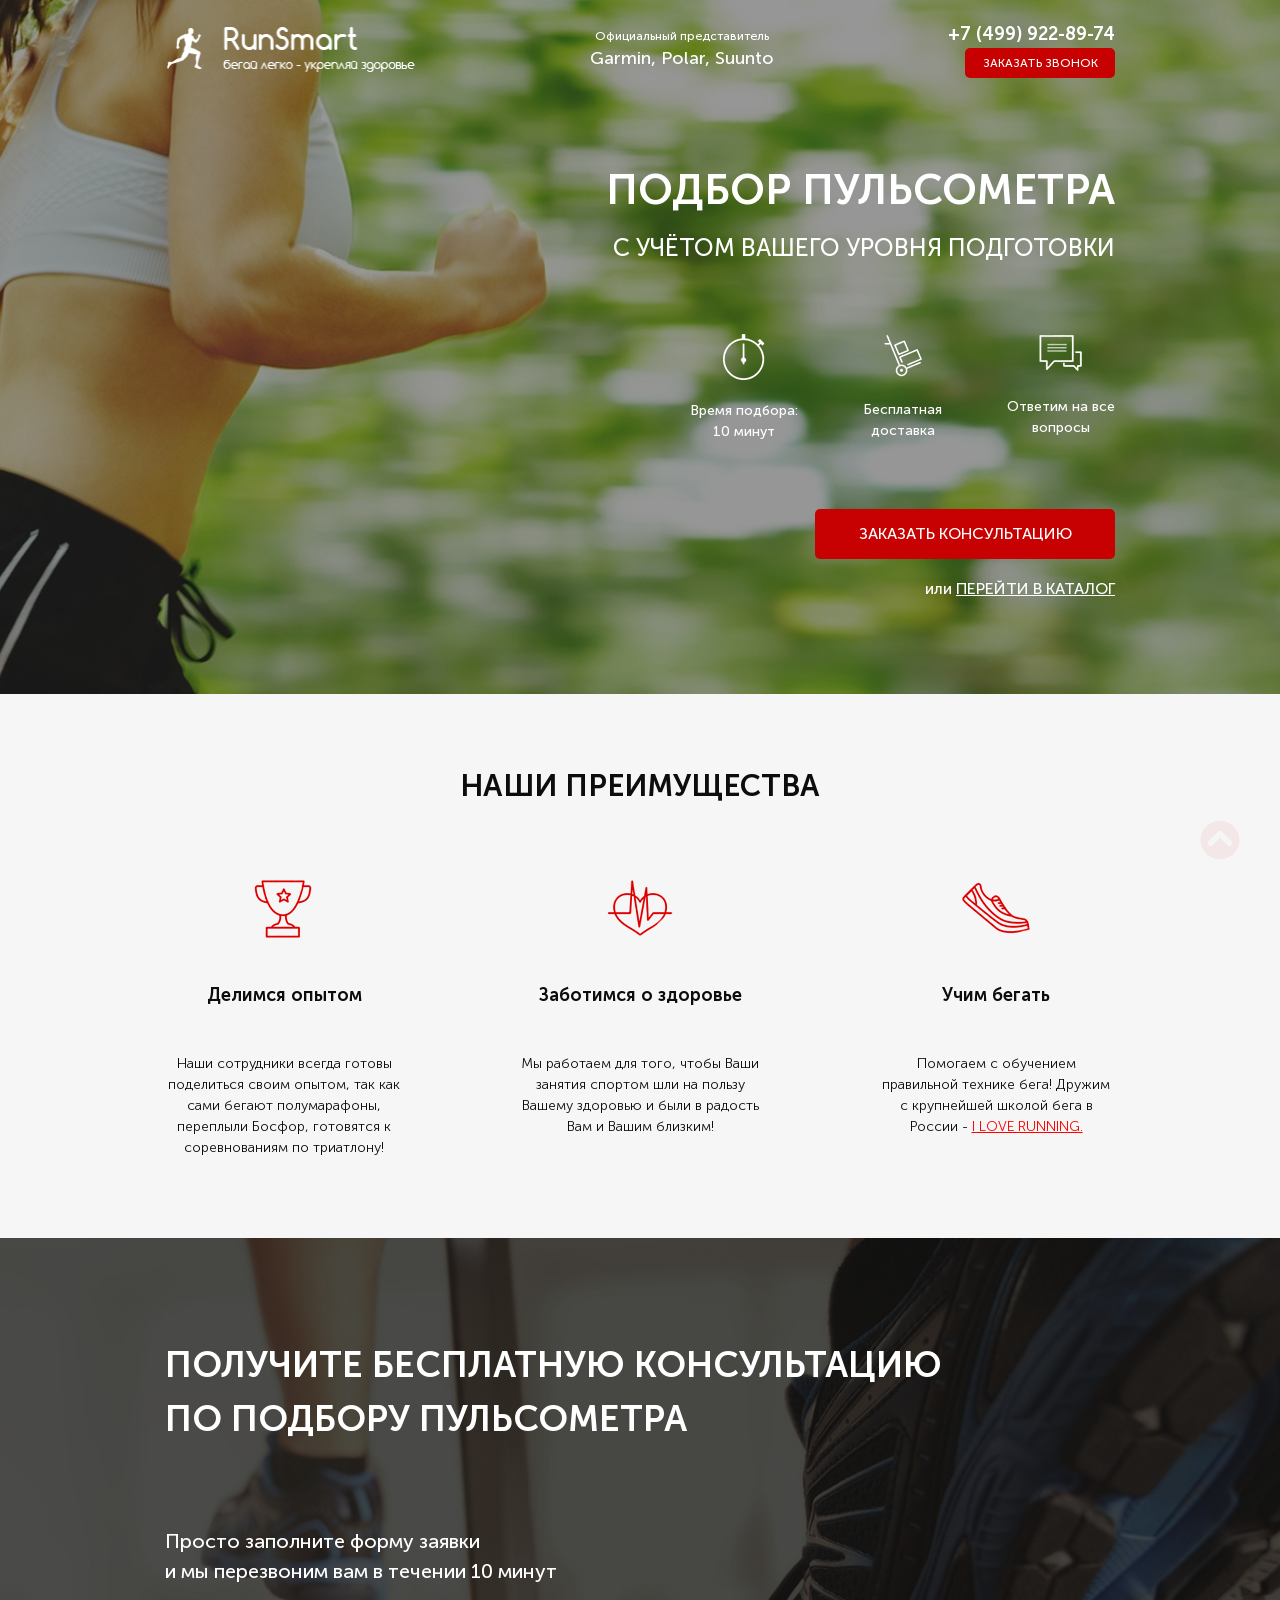
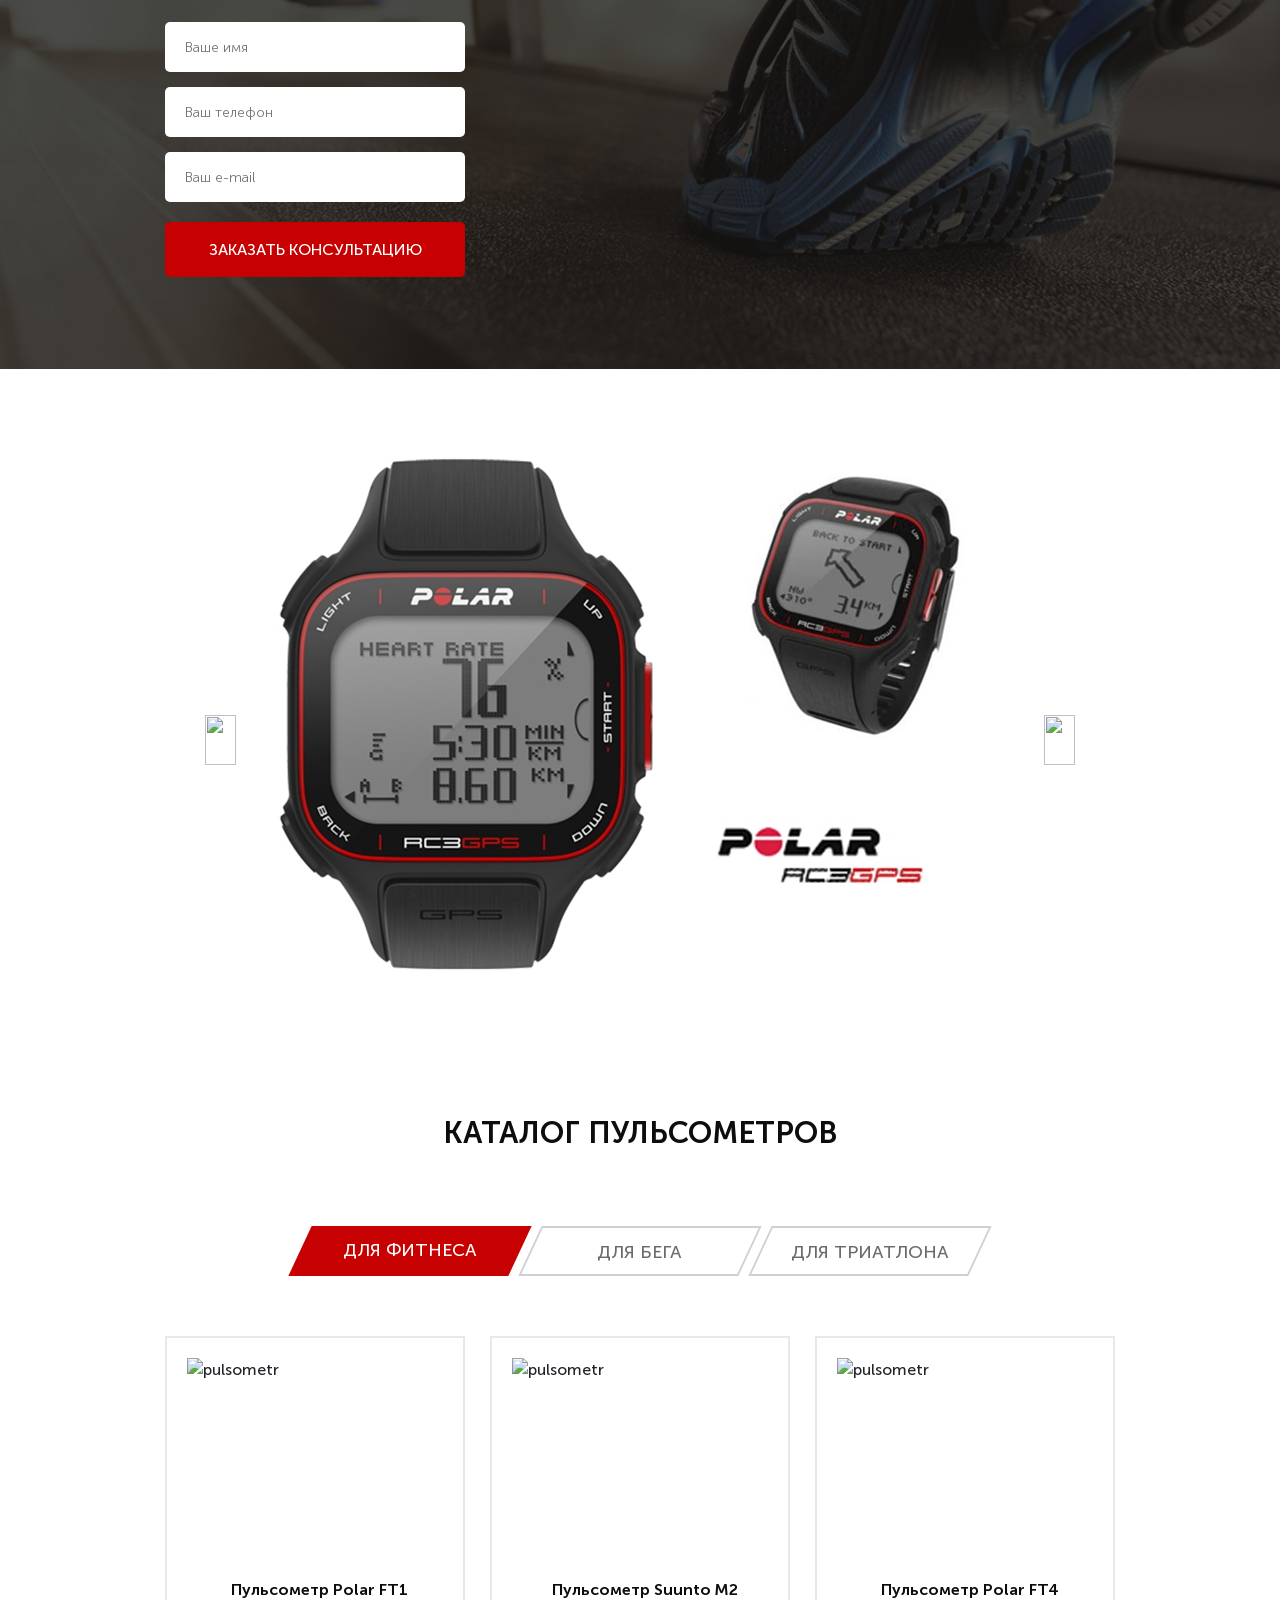
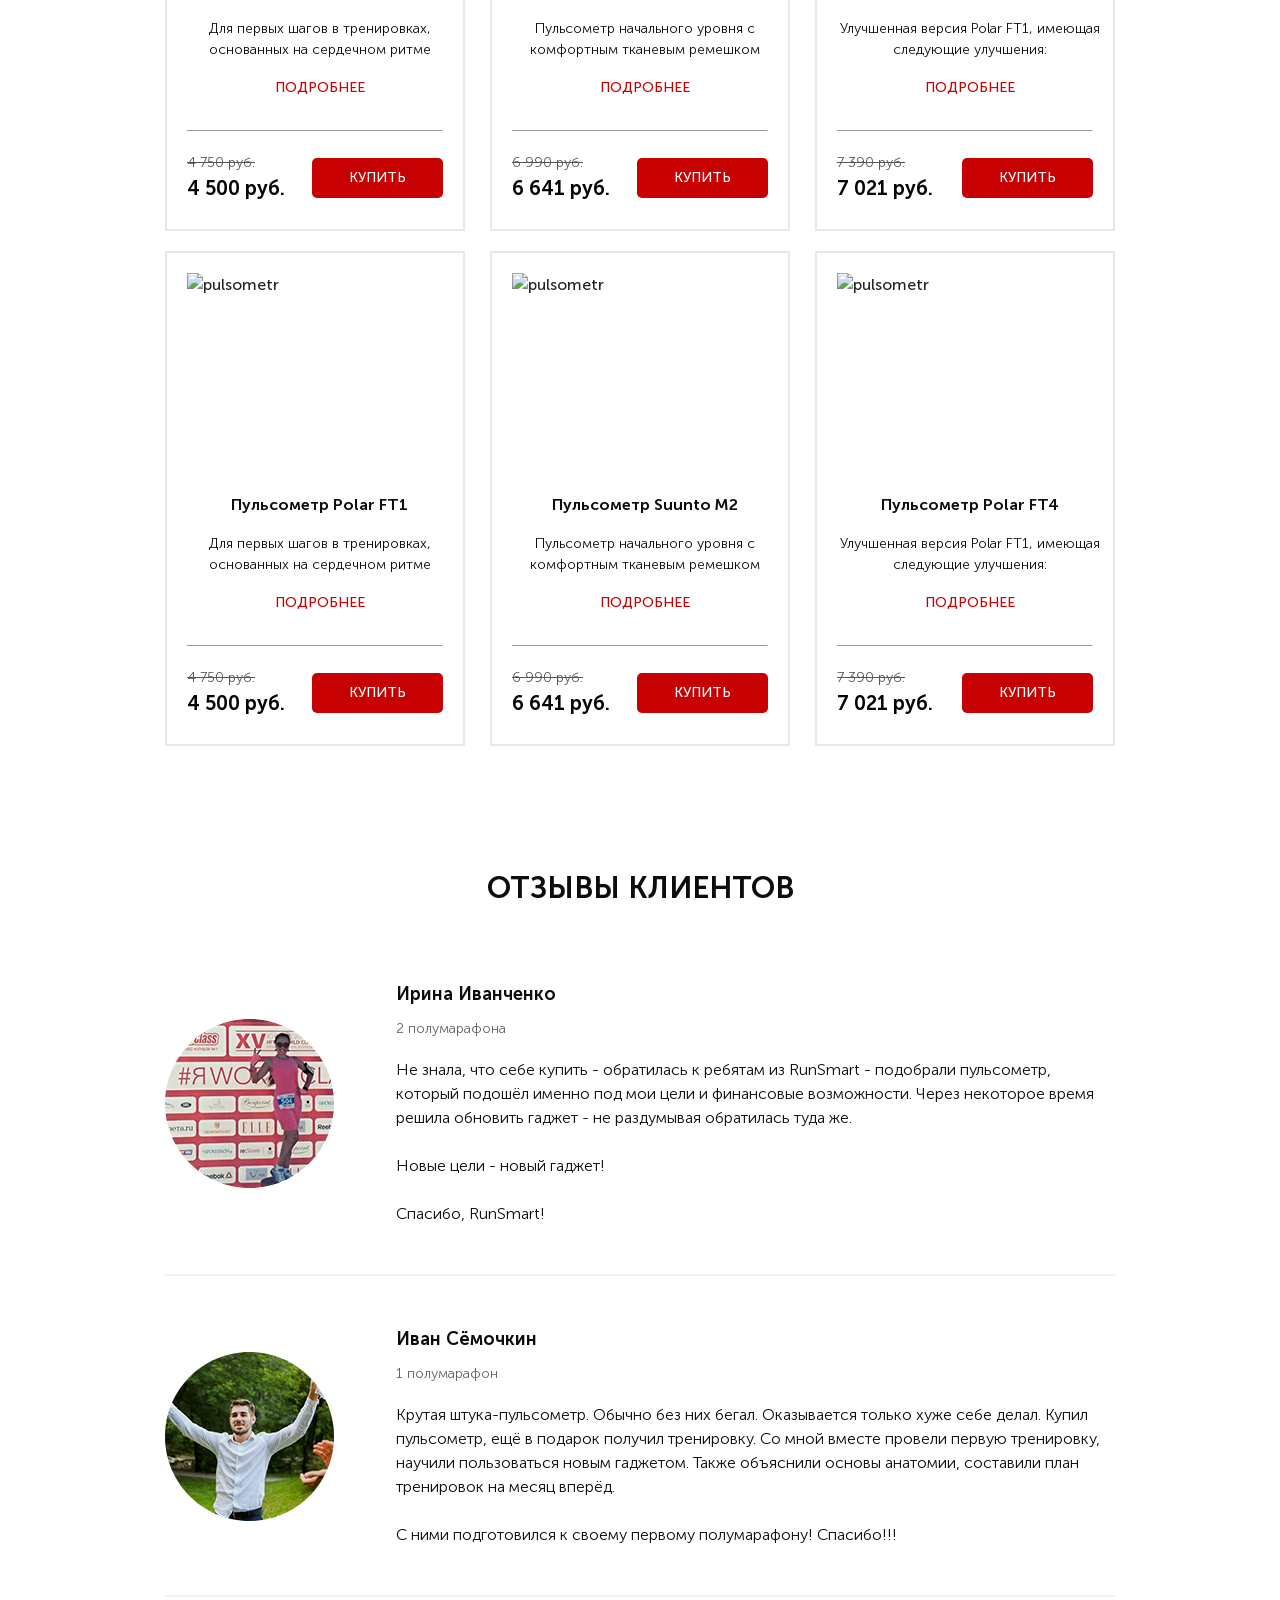
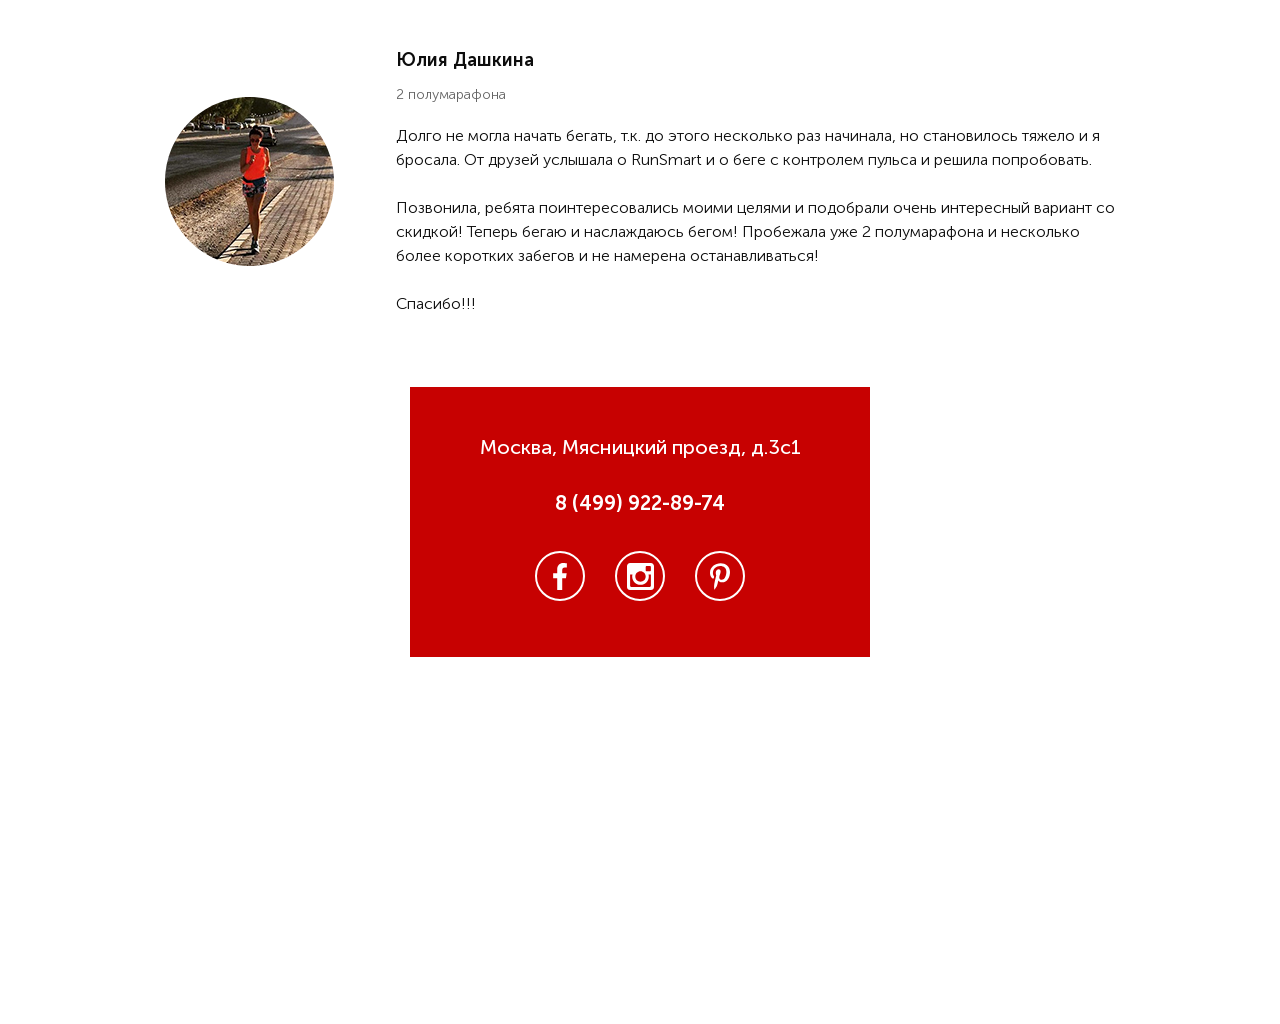
==== Pulse/index.html @ 4ec96dba "Uploading Uber and Pulse" ====
<!DOCTYPE html>
<html lang="ru">
<head>
    <meta charset="UTF-8">
    <meta name="viewport" content="width=device-width, initial-scale=1.0">
    <meta http-equiv="X-UA-Compatible" content="ie=edge">
    <title>Pulse</title>
    <link rel="stylesheet" href="css/bootstrap-reboot.min.css">
    <link rel="stylesheet" href="css/font.css">
	<link rel="stylesheet" href="css/slick.css">
	<link rel="stylesheet" href="css/animate.css">
    <link rel="stylesheet" href="css/style.min.css">
</head>
<body>
    <section id="up" class="promo">
		<div class="container">
			<header class="header">
				<a href="#" class="header__logo">
					<img src="icons/logo.png" alt="logo">
				</a>
				<div class="header__official">
					Официальный представитель
					<span>Garmin, Polar, Suunto</span>
				</div>
				<div class="header__contacts">
					<a href="tel:+74999228974" class="header__phone">+7 (499) 922-89-74</a>
					<button data-model="consultation" class="button">Заказать звонок</button>
				</div>
			</header>
			<div class="promo__wrapper">			
				<h1 class="promo__header">Подбор пульсометра</h1>
				<h2 class="promo__subheader">с учётом Вашего уровня подготовки</h2>
				<div class="promo__icons">
					<div class="promo__icon">
						<img src="icons/main_screen/timer.png" alt="timer">
						Время подбора:
						10 минут
					</div>
					<div class="promo__icon">
						<img src="icons/main_screen/hand-cart.png" alt="hand-cart">
						Бесплатная
						доставка
					</div>
					<div class="promo__icon">
						<img src="icons/main_screen/messages.png" alt="messages">
						Ответим
						на все вопросы
					</div>
				</div>

				<button data-model="consultation" class="button button_main">заказать консультацию</button>
				<div class="promo__link">
					или
					<a href="">перейти в каталог</a>
				</div>
			</div>

		</div>
	</section>

	<section class="advantages">
		<div class="container">
			<h2 class="title">НАШИ ПРЕИМУЩЕСТВА</h2>
			<div class="advantages__wrapper">
				<div class="advantages__item">
					<img src="icons/advantages/cup.png" alt="cup">
					<dir class="advantages__subtitle">
						Делимся опытом
					</dir>
					<div class="advantages__descr">
						Наши сотрудники всегда готовы поделиться своим опытом,
						так как сами бегают полумарафоны, переплыли Босфор, готовятся к соревнованиям по триатлону!
					</div>
				</div>
				<div class="advantages__item">
					<img src="icons/advantages/heart.png" alt="heart" class="advantages__icon advantages__icon_animated">
					<dir class="advantages__subtitle">
						Заботимся о здоровье
					</dir>
					<div class="advantages__descr">
						Мы работаем для того, 
						чтобы Ваши занятия спортом шли на пользу Вашему здоровью и были в радость Вам и Вашим близким!
					</div>
				</div>
				<div class="advantages__item"><img src="icons/advantages/shoe.png" alt="shoe">
					<dir class="advantages__subtitle">
						Учим бегать
					</dir>
					<div class="advantages__descr">
						Помогаем с обучением 
						правильной технике бега! 
						Дружим с крупнейшей школой бега в России - 
						<a href="#">I LOVE RUNNING.</a>
					</div>
				</div>
			</div>
		</div>
	</section>

	<section class="consultation">
		<div class="container">
			<h2 class="title title_left">
				Получите бесплатную консультацию<br>
				по подбору пульсометра	
			</h2>
			<div class="consultation__descr">
				Просто заполните форму заявки <br>
				и мы перезвоним вам в течении 10 минут
			</div>
			<form id="consultation-form" class="feed-form" action="#">
				<input name="name" required placeholder="Ваше имя" type="text">
				<input name="phone" required placeholder="Ваш телефон">
				<input name="email" required placeholder="Ваш e-mail" type="email">
				
				<button class="button button_submit">заказать консультацию</button>
			</form>
		</div>
	</section>

	<div class="carousel">
		<div class="container">
			<div class="carousel__inner">
				<div>
					<img src="img/slide_1.jpg" alt="slide">
				</div>
				<div>
					<img src="img/slide_2.jpg" alt="slide">
				</div>
				<div>
					<img src="img/slide_3.jpg" alt="slide">
				</div>
			</div>
		</div>
	</div>

	<section class="catalog">
		<div class="container">
			<h2 class="title">Каталог пульсометров</h2>
			<ul class="catalog__tabs">
				<li class="catalog__tab catalog__tab_active"><div>для фитнеса</div></li>
				<li class="catalog__tab"><div>для бега</div></li>
				<li class="catalog__tab"><div>для триатлона</div></li>
			</ul>

			<div class="catalog__content catalog__content_active">
				<div class="catalog-item">
					<div class="catalog-item__wrapper">
						<div class="catalog-item__content catalog-item__content_active">
							<img src="img/pulsometr.png" alt="pulsometr" class="catalog-item__img">
							<div class="catalog-item__subtitle">Пульсометр Polar FT1</div>
							<div class="catalog-item__descr">Для первых шагов в тренировках, основанных на сердечном ритме</div>
							<a href="" class="catalog-item__link">ПОДРОБНЕЕ</a>
						</div>
						<div class="catalog-item__list">
							<ul>
								<li>Вы услышите звуковое оповещение о нужном пульсе во время тренировки;</li>
								<li>Вы увидите информативный графический индикатор целевых тренировочных зон пульса;</li>
								<li>Также Вы увидите информацию о расходе калорий за тренировку;</li>
								<li>Вы сможете посмотреть данные по 10 тренировкам.</li>
							</ul>
							<a href="#" class="catalog-item__back">назад</a>
						</div>
					</div>
					
					<hr>
					<div class="catalog-item__footer">
						<div class="catalog-item__prices">
							<div class="catalog-item__old-price">4 750 руб.</div>
							<div class="catalog-item__price">4 500 руб.</div>
						</div>
						<button class="button button_mini">купить</button>
					</div>
				</div>
				<div class="catalog-item">
					<div class="catalog-item__wrapper">
						<div class="catalog-item__content catalog-item__content_active">
							<img src="img/pulsometr.png" alt="pulsometr" class="catalog-item__img">
							<div class="catalog-item__subtitle">Пульсометр Suunto M2</div>
							<div class="catalog-item__descr">Пульсометр начального уровня с комфортным тканевым ремешком</div>
							<a href="" class="catalog-item__link">ПОДРОБНЕЕ</a>
						</div>
						<div class="catalog-item__list">
							<ul>
								<li>Вы услышите звуковое оповещение о нужном пульсе во время тренировки;</li>
								<li>Вы увидите информативный графический индикатор целевых тренировочных зон пульса;</li>
								<li>Также Вы увидите информацию о расходе калорий за тренировку;</li>
								<li>Вы сможете посмотреть данные по 10 тренировкам.</li>
							</ul>
							<a href="#" class="catalog-item__back">назад</a>
						</div>
					</div>
					
					<hr>
					<div class="catalog-item__footer">
						<div class="catalog-item__prices">
							<div class="catalog-item__old-price">6 990 руб.</div>
							<div class="catalog-item__price">6 641 руб.</div>
						</div>
						<button class="button button_mini">купить</button>
					</div>
				</div>
				<div class="catalog-item">
					<div class="catalog-item__wrapper">
						<div class="catalog-item__content catalog-item__content_active">
							<img src="img/pulsometr.png" alt="pulsometr" class="catalog-item__img">
							<div class="catalog-item__subtitle">Пульсометр Polar FT4</div>
							<div class="catalog-item__descr">Улучшенная версия Polar FT1, имеющая следующие улучшения:</div>
							<a href="" class="catalog-item__link">ПОДРОБНЕЕ</a>
						</div>
						<div class="catalog-item__list">
							<ul>
								<li>Вы услышите звуковое оповещение о нужном пульсе во время тренировки;</li>
								<li>Вы увидите информативный графический индикатор целевых тренировочных зон пульса;</li>
								<li>Также Вы увидите информацию о расходе калорий за тренировку;</li>
								<li>Вы сможете посмотреть данные по 10 тренировкам.</li>
							</ul>
							<a href="#" class="catalog-item__back">назад</a>
						</div>
					</div>
					
					<hr>
					<div class="catalog-item__footer">
						<div class="catalog-item__prices">
							<div class="catalog-item__old-price">7 390 руб.</div>
							<div class="catalog-item__price">7 021 руб.</div>
						</div>
						<button class="button button_mini">купить</button>
					</div>
				</div>
				<div class="catalog-item">
					<div class="catalog-item__wrapper">
						<div class="catalog-item__content catalog-item__content_active">
							<img src="img/pulsometr.png" alt="pulsometr" class="catalog-item__img">
							<div class="catalog-item__subtitle">Пульсометр Polar FT1</div>
							<div class="catalog-item__descr">Для первых шагов в тренировках, основанных на сердечном ритме</div>
							<a href="" class="catalog-item__link">ПОДРОБНЕЕ</a>
						</div>
						<div class="catalog-item__list">
							<ul>
								<li>Вы услышите звуковое оповещение о нужном пульсе во время тренировки;</li>
								<li>Вы увидите информативный графический индикатор целевых тренировочных зон пульса;</li>
								<li>Также Вы увидите информацию о расходе калорий за тренировку;</li>
								<li>Вы сможете посмотреть данные по 10 тренировкам.</li>
							</ul>
							<a href="#" class="catalog-item__back">назад</a>
						</div>
					</div>
					
					<hr>
					<div class="catalog-item__footer">
						<div class="catalog-item__prices">
							<div class="catalog-item__old-price">4 750 руб.</div>
							<div class="catalog-item__price">4 500 руб.</div>
						</div>
						<button class="button button_mini">купить</button>
					</div>
				</div>
				<div class="catalog-item">
					<div class="catalog-item__wrapper">
						<div class="catalog-item__content catalog-item__content_active">
							<img src="img/pulsometr.png" alt="pulsometr" class="catalog-item__img">
							<div class="catalog-item__subtitle">Пульсометр Suunto M2</div>
							<div class="catalog-item__descr">Пульсометр начального уровня с комфортным тканевым ремешком</div>
							<a href="" class="catalog-item__link">ПОДРОБНЕЕ</a>
						</div>
						<div class="catalog-item__list">
							<ul>
								<li>Вы услышите звуковое оповещение о нужном пульсе во время тренировки;</li>
								<li>Вы увидите информативный графический индикатор целевых тренировочных зон пульса;</li>
								<li>Также Вы увидите информацию о расходе калорий за тренировку;</li>
								<li>Вы сможете посмотреть данные по 10 тренировкам.</li>
							</ul>
							<a href="#" class="catalog-item__back">назад</a>
						</div>
					</div>
					
					<hr>
					<div class="catalog-item__footer">
						<div class="catalog-item__prices">
							<div class="catalog-item__old-price">6 990 руб.</div>
							<div class="catalog-item__price">6 641 руб.</div>
						</div>
						<button class="button button_mini">купить</button>
					</div>
				</div>
				<div class="catalog-item">
					<div class="catalog-item__wrapper">
						<div class="catalog-item__content catalog-item__content_active">
							<img src="img/pulsometr.png" alt="pulsometr" class="catalog-item__img">
							<div class="catalog-item__subtitle">Пульсометр Polar FT4</div>
							<div class="catalog-item__descr">Улучшенная версия Polar FT1, имеющая следующие улучшения:</div>
							<a href="" class="catalog-item__link">ПОДРОБНЕЕ</a>
						</div>
						<div class="catalog-item__list">
							<ul>
								<li>Вы услышите звуковое оповещение о нужном пульсе во время тренировки;</li>
								<li>Вы увидите информативный графический индикатор целевых тренировочных зон пульса;</li>
								<li>Также Вы увидите информацию о расходе калорий за тренировку;</li>
								<li>Вы сможете посмотреть данные по 10 тренировкам.</li>
							</ul>
							<a href="#" class="catalog-item__back">назад</a>
						</div>
					</div>
					
					<hr>
					<div class="catalog-item__footer">
						<div class="catalog-item__prices">
							<div class="catalog-item__old-price">7 390 руб.</div>
							<div class="catalog-item__price">7 021 руб.</div>
						</div>
						<button class="button button_mini">купить</button>
					</div>
				</div>
			</div>
			<div class="catalog__content">
				<div class="catalog-item">
					<div class="catalog-item__wrapper">
						<div class="catalog-item__content catalog-item__content_active">
							<img src="img/pulsometr.png" alt="pulsometr" class="catalog-item__img">
							<div class="catalog-item__subtitle">Пульсометр Polar FT1</div>
							<div class="catalog-item__descr">Для первых шагов в тренировках, основанных на сердечном ритме</div>
							<a href="" class="catalog-item__link">ПОДРОБНЕЕ</a>
						</div>
						<div class="catalog-item__list">
							<ul>
								<li>Вы услышите звуковое оповещение о нужном пульсе во время тренировки;</li>
								<li>Вы увидите информативный графический индикатор целевых тренировочных зон пульса;</li>
								<li>Также Вы увидите информацию о расходе калорий за тренировку;</li>
								<li>Вы сможете посмотреть данные по 10 тренировкам.</li>
							</ul>
							<a href="#" class="catalog-item__back">назад</a>
						</div>
					</div>
					
					<hr>
					<div class="catalog-item__footer">
						<div class="catalog-item__prices">
							<div class="catalog-item__old-price">4 750 руб.</div>
							<div class="catalog-item__price">4 500 руб.</div>
						</div>
						<button class="button button_mini">купить</button>
					</div>
				</div>
			</div>
			<div class="catalog__content">
				<div class="catalog-item">
					<div class="catalog-item__wrapper">
						<div class="catalog-item__content catalog-item__content_active">
							<img src="img/pulsometr.png" alt="pulsometr" class="catalog-item__img">
							<div class="catalog-item__subtitle">Пульсометр Polar FT1</div>
							<div class="catalog-item__descr">Для первых шагов в тренировках, основанных на сердечном ритме</div>
							<a href="" class="catalog-item__link">ПОДРОБНЕЕ</a>
						</div>
						<div class="catalog-item__list">
							<ul>
								<li>Вы услышите звуковое оповещение о нужном пульсе во время тренировки;</li>
								<li>Вы увидите информативный графический индикатор целевых тренировочных зон пульса;</li>
								<li>Также Вы увидите информацию о расходе калорий за тренировку;</li>
								<li>Вы сможете посмотреть данные по 10 тренировкам.</li>
							</ul>
							<a href="#" class="catalog-item__back">назад</a>
						</div>
					</div>
					
					<hr>
					<div class="catalog-item__footer">
						<div class="catalog-item__prices">
							<div class="catalog-item__old-price">4 750 руб.</div>
							<div class="catalog-item__price">4 500 руб.</div>
						</div>
						<button class="button button_mini">купить</button>
					</div>
				</div>
				<div class="catalog-item">
					<div class="catalog-item__wrapper">
						<div class="catalog-item__content catalog-item__content_active">
							<img src="img/pulsometr.png" alt="pulsometr" class="catalog-item__img">
							<div class="catalog-item__subtitle">Пульсометр Polar FT1</div>
							<div class="catalog-item__descr">Для первых шагов в тренировках, основанных на сердечном ритме</div>
							<a href="" class="catalog-item__link">ПОДРОБНЕЕ</a>
						</div>
						<div class="catalog-item__list">
							<ul>
								<li>Вы услышите звуковое оповещение о нужном пульсе во время тренировки;</li>
								<li>Вы увидите информативный графический индикатор целевых тренировочных зон пульса;</li>
								<li>Также Вы увидите информацию о расходе калорий за тренировку;</li>
								<li>Вы сможете посмотреть данные по 10 тренировкам.</li>
							</ul>
							<a href="#" class="catalog-item__back">назад</a>
						</div>
					</div>
					
					<hr>
					<div class="catalog-item__footer">
						<div class="catalog-item__prices">
							<div class="catalog-item__old-price">4 750 руб.</div>
							<div class="catalog-item__price">4 500 руб.</div>
						</div>
						<button class="button button_mini">купить</button>
					</div>
				</div>
			</div>
		</div>
	</section>
	
	<section class="feedback">
		<div class="container">
			<h2 class="title">отзывы клиентов</h2>
			<div class="feedback__wrapper fadeInUp wow" data-wow-duration="2s" data-wow-delay="1s">
				<img src="img/feed_1.png" alt="Irina">
				<div class="feedback__item">
					<div class="feedback__name">
						Ирина Иванченко
					</div>
					<div class="feedback__marathon">
						2 полумарафона
					</div>
					<div class="feedback__descr">
						Не знала, что себе купить - обратилась к ребятам из RunSmart - подобрали пульсометр, который подошёл именно под мои цели и финансовые возможности.
						Через некоторое время решила обновить гаджет - не раздумывая обратилась туда же.
						<br>
						<br>
						Новые цели - новый гаджет!
						<br>
						<br>
						Спасибо, RunSmart!
					</div>
				</div>
			</div>
			<hr>
			<div class="feedback__wrapper fadeInUp wow" data-wow-duration="2s" data-wow-delay="1s">
				<img src="img/feed_2.png" alt="Ivan">
				<div class="feedback__item">
					<div class="feedback__name">
						Иван Сёмочкин
					</div>
					<div class="feedback__marathon">
						1 полумарафон
					</div>
					<div class="feedback__descr">
						Крутая штука-пульсометр. Обычно без них бегал. Оказывается только хуже себе делал. 
						Купил пульсометр, ещё в подарок получил тренировку. Со мной вместе провели первую тренировку, научили пользоваться новым гаджетом. Также объяснили основы анатомии, составили план тренировок на месяц вперёд.
						<br>
						<br>
						С ними подготовился к своему первому полумарафону! Спасибо!!!</div>
				</div>
			</div>
			<hr>
			<div class="feedback__wrapper fadeInUp wow" data-wow-duration="2s" data-wow-delay="1s">
				<img src="img/feed_3.png" alt="Yulia">
				<div class="feedback__item">
					<div class="feedback__name">
						Юлия Дашкина
					</div>
					<div class="feedback__marathon">
						2 полумарафона
					</div>
					<div class="feedback__descr">
						Долго не могла начать бегать, т.к. до этого несколько раз начинала, но становилось тяжело и я бросала. От друзей услышала о RunSmart и о беге с контролем пульса и решила попробовать.
						<br>
						<br>
						Позвонила, ребята поинтересовались моими целями и подобрали очень интересный вариант со скидкой! Теперь бегаю и наслаждаюсь бегом! Пробежала уже 2 полумарафона и несколько более коротких забегов и не намерена останавливаться!
						<br>
						<br> 
						Спасибо!!!
					</div>
				</div>
			</div>
		</div>
	</section>

	<footer class="footer">
		<iframe src="https://www.google.com/maps/embed?pb=!1m18!1m12!1m3!1d2244.4353458206956!2d37.64739296590894!3d55.76831048494607!2m3!1f0!2f0!3f0!3m2!1i1024!2i768!4f13.1!3m3!1m2!1s0x46b54a636edcd2ad%3A0x4c2ca101e2c8c617!2sMyasnitskiy%20Proyezd%2C%204%2F3%2C%20Moskva%2C%20Russia%2C%20107078!5e0!3m2!1sen!2s!4v1671618057050!5m2!1sen!2s" width="100%" height="630" style="border:0;" allowfullscreen="" loading="lazy" referrerpolicy="no-referrer-when-downgrade"></iframe>
		<div class="footer__info">
			<address class="footer__addr">
				Москва, Мясницкий проезд, д.3с1
			</address>
			<a class="footer__phone" href="tel:+74999228974">
				8 (499) 922-89-74
			</a>
			<div class="footer__social">
				<a href="" class="footer__social-item">
					<img src="icons/facebook.svg" alt="facebook">
				</a>
				<a href="" class="footer__social-item">
					<img src="icons/instagram.svg" alt="instagram">
				</a>
				<a href="" class="footer__social-item">
					<img src="icons/pinterest.svg" alt="pinterest">
				</a>
			</div>
		</div>
	</footer>

	<div class="overlay">
		<div class="modal" id="consultation">
			<div class="modal__close">&times;</div>
			<div class="modal__subtitle">Просто заполните форму отправки</div>
			<div class="modal__descr">и мы перезвоним вам в течение 10 минут</div>
			<form class="feed-form feed-form-mt25" action="#">
				<input name="name" placeholder="Ваше имя" type="text">
				<input name="phone" placeholder="Ваш телефон">
				<input name="email" placeholder="Ваш e-mail" type="email">
				
				<button class="button button_submit">заказать консультацию</button>
			</form>
		</div>
		
		<div class="modal" id="order">
			<div class="modal__close">&times;</div>
			<div class="modal__subtitle">Ваш заказ:</div>
			<div class="modal__descr">Пульсометр Polar FT1</div>
			<form class="feed-form feed-form-mt25" action="#">
				<input name="name" required placeholder="Ваше имя" type="text">
				<input name="phone" required placeholder="Ваш телефон">
				<input name="email" required placeholder="Ваш e-mail" type="email">
				
				<button class="button button_submit">купить</button>
			</form>
		</div>
		
		<div class="modal modal_mini" id="thanks">
			<div class="modal__close">&times;</div>
			<div class="modal__subtitle">Спасибо за вашу заявку!</div>
			<div class="modal__descr">Наш менеджер свяжется с вами в ближайшее время!</div>
		</div>
	</div>

	<a href="#up" class="pageup">
		<img src="icons/up.svg" alt="up">
	</a>

	<script src="//code.jquery.com/jquery-1.11.0.min.js"></script>
	<script src="//code.jquery.com/jquery-migrate-1.2.1.min.js"></script>
	<script src="js/slick.min.js"></script>
	<script src="js/jquery.validate.min.js"></script>
	<script src="js/jquery.maskedinput.min.js"></script>
	<script src="js/wow.min.js"></script>
	<script src="js/script.js"></script>
</body>
</html>
---- Pulse/css/font.css ----
@font-face {
    font-family: 'Museo Sans Cyrl';
    src: local('MuseoSansCyrl-500'),
        url('../fonts/MuseoSansCyrl-500.woff2') format('woff2'),
        url('../fonts/MuseoSansCyrl-500.woff') format('woff');
    font-weight: normal;
    font-style: normal;
}

@font-face {
    font-family: 'Museo Sans Cyrl';
    src: local('MuseoSansCyrl-300'),
        url('../fonts/MuseoSansCyrl-300.woff2') format('woff2'),
        url('../fonts/MuseoSansCyrl-300.woff') format('woff');
    font-weight: 300;
    font-style: normal;
}

@font-face {
    font-family: 'Museo Sans Cyrl';
    src: local('MuseoSansCyrl-700'),
        url('../fonts/MuseoSansCyrl-700.woff2') format('woff2'),
        url('../fonts/MuseoSansCyrl-700.woff') format('woff');
    font-weight: 700;
    font-style: normal;
}
---- Pulse/css/style.min.css ----
@keyframes heartbeat{0%{transform:scale(1)}50%{transform:scale(1.2)}100%{transform:scale(1)}}*{font-family:"Museo Sans Cyrl",sans-serif}.container{max-width:950px;margin:0 auto}.promo{min-height:650px;padding:21px 0 93px 0;background:url(../img/main.jpg) center center/cover no-repeat}.promo__wrapper{display:flex;flex-direction:column;align-items:flex-end;margin-top:91px}.promo__header{font-size:42px;font-weight:700;text-align:right;color:#fff;text-transform:uppercase;line-height:42px}.promo__subheader{margin-top:17px;font-size:24px;font-weight:500;text-align:right;color:#fff;text-transform:uppercase;line-height:24px}.promo__icons{margin-top:66px;width:425px;display:flex;justify-content:space-between}.promo__icon{width:108px;text-align:center;font-size:14px;font-weight:500;color:#fff}.promo__icon img{display:block;margin:0 auto;margin-bottom:20px}.promo__link{margin-top:18px;font-size:16px;font-weight:500;text-align:right;color:#fff}.promo__link a{color:#fff;text-transform:uppercase;text-decoration:underline}@media(max-width:991px){.promo{padding:21px 20px 93px 20px}.promo__wrapper{margin-top:110px}.promo__header{font-size:36px}.promo__subheader{font-size:22px}.promo__link{font-size:14px}}@media(max-width:767px){.promo__wrapper{align-items:center}.promo__header{font-size:28px}.promo__subheader{text-align:center;font-size:18px}.promo__icon{font-size:12px}.promo__link{text-align:center}}@media(max-width:575px){.promo__wrapper{margin-top:50px}.promo__header{font-size:22px}.promo__subheader{font-size:16px}.promo__icons{width:100%}.promo__icon{width:100%;font-size:10px}.promo__link{font-size:12px}}.header{display:flex;justify-content:space-between;align-items:center}.header__logo{width:250px}.header__logo img{width:100%}.header__official{font-size:12px;font-weight:500;color:#fff;text-align:center}.header__official span{display:block;font-size:18px}.header__phone{display:block;font-size:18px;font-weight:700;color:#fff}.header__phone:hover{color:#fff;text-decoration:none}.header__contacts{display:flex;flex-direction:column;align-items:flex-end}@media(max-width:991px){.header__logo{width:33%}.header__logo img{width:80%}.header__official{width:33%}.header__official span{font-size:16px}.header__phone{font-size:16px}}@media(max-width:767px){.header img{width:70%}.header__official span{font-size:14px}.header__phone{font-size:14px}}@media(max-width:575px){.header__logo{width:45%}.header__logo img{width:100%}.header__official{display:none}.header__phone{font-size:12px}}.button{width:150px;height:30px;border-radius:5px;background-color:#c70101;border:none;font-size:12px;font-weight:500;color:#fff;text-transform:uppercase}.button:hover{box-shadow:3px 3px 10px #a3a3a3}.button_main{margin-top:67px;width:300px;height:50px;font-size:16px}.button_submit{width:300px;height:55px;font-size:16px}.button_mini{width:131px;height:40px;font-size:14px}.button_mini:hover{box-shadow:3px 3px 10px #c70101}@media(max-width:991px){.button{width:140px;height:25px;font-size:11px}.button_main{width:270px;height:40px;font-size:14px}.button_submit{width:280px;height:50px;font-size:14px}.button_mini{width:131px;height:40px;font-size:14px}}@media(max-width:767px){.button{width:130px;height:20px;font-size:10px}.button_main{width:230px;height:30px;font-size:12px}.button_submit{width:280px;height:45px;font-size:14px}.button_mini{width:110px;height:35px;font-size:14px}}@media(max-width:575px){.button{width:110px}.button_main{width:180px}.button_submit{width:250px;height:55px;font-size:14px}}.advantages{min-height:470px;padding:70px 0 80px 0;background-color:#f6f6f6}.advantages__wrapper{margin-top:65px;display:flex;justify-content:space-between}.advantages__item{display:flex;flex-direction:column;align-items:center;width:238px}.advantages__subtitle{margin-top:38px;padding-left:0;font-size:18px;font-weight:700;color:#0d0d0d}.advantages__descr{margin-top:26px;font-size:14px;font-weight:300;text-align:center;color:#0d0d0d}.advantages__descr a{color:red;text-decoration:underline}.advantages__icon_animated{animation:heartbeat 1.5s ease infinite}.advantages__icon_animated:hover{animation-play-state:paused}@media(max-width:991px){.advantages{padding:70px 20px 80px 20px}.advantages__wrapper{margin-top:85px}.advantages__item{width:200px}.advantages__subtitle{margin-top:25px}.advantages__descr{font-size:12px}}@media(max-width:767px){.advantages__wrapper{margin-top:50px}.advantages__item{width:170px}.advantages__item img{width:60px}.advantages__subtitle{font-size:14px}.advantages__descr{margin-top:0;font-size:10px}}@media(max-width:575px){.advantages__wrapper{flex-direction:column;align-items:center}.advantages__item:nth-of-type(n+2){margin-top:40px}}.title{font-size:30px;font-weight:700;text-align:center;color:#0d0d0d;text-transform:uppercase}.title_left{text-align:left;font-size:36px;color:#fff}@media(max-width:991px){.title{font-size:25px}.title_left{font-size:30px}}@media(max-width:767px){.title{font-size:22px}.title_left{font-size:26px}}@media(max-width:575px){.title{font-size:20px}.title_left{font-size:22px;text-align:center}}.consultation{min-height:680px;padding:100px 0 92px 0;background:url(../img/consultation.jpg) center center/cover no-repeat}.consultation__descr{margin-top:80px;font-size:20px;font-weight:500;text-align:left;color:#fff}.consultation .error{border:1px solid red}.consultation label.error{color:#fff;border:none;text-align:left;margin-bottom:15px}@media(max-width:991px){.consultation{padding:100px 20px 92px 20px}}@media(max-width:767px){.consultation__descr{font-size:16px}}@media(max-width:575px){.consultation__descr{font-size:14px;text-align:center}}.feed-form{margin-top:36px;display:flex;flex-direction:column;width:100%}.feed-form input{width:300px;height:50px;border-radius:5px;background-color:#fff;margin-bottom:15px;border:none;padding:0 20px;font-size:14px;font-weight:300;text-align:left;color:#4b4b4b}.feed-form input:nth-child(3){margin-bottom:20px}.feed-form-mt25{margin-top:25px}@media(max-width:991px){.feed-form input{width:280px;height:45px}}@media(max-width:767px){.feed-form input{height:40px}}@media(max-width:575px){.feed-form{align-items:center}.feed-form input{width:250px;height:35px}}.carousel{padding:81px 0}.carousel__inner{position:relative;max-width:750px;margin:0 auto}.carousel .slick-next,.carousel .slick-prev{position:absolute;top:50%;transform:translateY(-50%);left:-66px;border:none;background-color:#fff}.carousel .slick-next img,.carousel .slick-prev img{width:31px;height:50px}.carousel .slick-next{right:-66px;left:auto}@media(max-width:991px){.carousel img{display:block;margin:0 auto;width:80%}}@media(max-width:575px){.carousel img{width:70%}}.catalog{padding-bottom:100px}.catalog__tabs{margin-top:70px;list-style-type:none;display:flex;justify-content:center;align-items:center;margin-bottom:0;padding-left:0}.catalog__tab{width:220px;height:50px;border:solid 2px #d0d0d0;font-size:18px;font-weight:400;text-transform:uppercase;color:#6b6b6b;text-align:center;line-height:48px;transform:skewX(-25deg);margin:0 5px;cursor:pointer;transition:.5s all}.catalog__tab:hover{box-shadow:3px 3px 10px #c70101;border:none}.catalog__tab div{transform:skewX(25deg)}.catalog__tab_active{color:#fff;background-color:#c70101;border:none}.catalog__content{margin-top:60px;display:none;justify-content:space-between;flex-wrap:wrap}.catalog__content_active{display:flex}.catalog-item{width:300px;min-height:440px;padding:20px 20px 26px 20px;border:solid 2px #e8e8e8;overflow:hidden;margin-bottom:20px}.catalog-item__img{display:block;margin:0 auto;max-width:100%;height:200px}.catalog-item__subtitle{margin-top:20px;font-size:16px;font-weight:700;text-align:center;color:#0d0d0d}.catalog-item__descr{margin-top:16px;font-size:14px;font-weight:300;text-align:center;color:#0d0d0d}.catalog-item__link{display:block;margin-top:17px;font-size:14px;font-weight:500;text-align:center;color:#c70101;text-transform:uppercase}.catalog-item__link:hover{color:#c70101}.catalog-item hr{background-color:#e8e8e8;margin-top:19px;margin-bottom:21px;border-bottom:none}.catalog-item__footer{display:flex;justify-content:space-between;align-items:center}.catalog-item__old-price{font-size:14px;font-weight:300;text-align:left;text-decoration:line-through;color:#555}.catalog-item__price{font-size:20px;font-weight:700;color:#050505}.catalog-item__wrapper{display:flex;width:calc(200% + 40px)}.catalog-item__content{width:50%;margin-right:0;transform:translateX(-100%);transition:.5s all}.catalog-item__content_active{transform:translateX(0);margin-right:20px}.catalog-item__list{position:relative;width:50%;margin-left:0;transform:translateX(0);transition:.5s all;padding-right:20px;padding-left:19px;margin-bottom:0;list-style-type:none}.catalog-item__list_active{transform:translateX(-100%);margin-left:20px}.catalog-item__list li{position:relative;font-size:14px;font-weight:300;text-align:left;color:#555;margin-bottom:20px}.catalog-item__list li:before{content:"";position:absolute;width:5px;height:5px;background-color:#c70101;left:-14px;top:8px}.catalog-item__back{position:absolute;bottom:0;left:50%;transform:translateX(calc(-50% - 19px));display:block;color:#c70101;font-size:14px;font-weight:500;text-decoration:underline;text-transform:uppercase}.catalog-item__back:hover{color:#c70101}@media(max-width:991px){.catalog__content{justify-content:space-evenly}}@media(max-width:767px){.catalog__tabs{margin-left:20px;margin-right:20px}.catalog-item{width:270px;min-height:400px}.catalog-item__img{height:180px}.catalog-item__price{font-size:18px}}@media(max-width:575px){.catalog__tabs{flex-direction:column;align-items:center}.catalog__tab{transform:none}.catalog__tab div{transform:none}.catalog__content{flex-direction:column;align-items:center}.catalog-item{min-height:440px}.catalog-item__img{height:200px}.catalog-item__price{font-size:20px}}.feedback{padding-bottom:71px}.feedback__wrapper{margin-top:70px;display:flex;justify-content:space-between;align-items:center}.feedback__wrapper:nth-of-type(n+2){margin-top:50px}.feedback__wrapper img{margin-right:62px}.feedback__name{font-size:18px;font-weight:700;text-align:left;color:#0d0d0d}.feedback__marathon{margin-top:10px;font-size:14px;font-weight:300;text-align:left;color:#646464}.feedback__descr{margin-top:19px;font-size:16px;font-weight:300;text-align:left;color:#0d0d0d}.feedback hr{margin-top:48px;width:100%;height:1px;background-color:#f6f6f6;border-top:none;border-left:none;border-right:none}@media(max-width:991px){.feedback{margin:auto 20px}.feedback__descr{font-size:14px}}@media(max-width:767px){.feedback img{width:130px;margin-right:40px}.feedback__name{font-size:16px}.feedback__marathon{margin-top:6px;font-size:12px}.feedback__descr{margin-top:10px;font-size:12px}}@media(max-width:575px){.feedback hr{margin-top:30px}.feedback__wrapper{flex-direction:column}.feedback img{margin-right:0;width:170px}.feedback__name{font-size:18px;margin-top:20px;text-align:center}.feedback__marathon{margin-top:19px;text-align:center}.feedback__descr{margin-top:20px}}.footer{height:630px;position:relative}.footer__info{position:absolute;top:0;left:50%;transform:translateX(-50%);width:460px;height:270px;background-color:#c70101;padding:50px 68px 60px 68px}.footer__addr{margin-bottom:36px;font-size:20px;font-weight:500;line-height:20px;color:#fff;text-align:center}.footer__phone{display:block;font-size:20px;font-weight:700;line-height:20px;color:#fff;text-align:center;margin-bottom:38px}.footer__phone:hover{color:#fff}.footer__social{display:flex;justify-content:center;align-items:center}.footer__social-item{display:flex;justify-content:center;align-items:center;width:50px;height:50px;border:solid 2px #fff;border-radius:100%;margin:0 15px}.footer__social-item:hover{box-shadow:0 0 8px 2px #fff}.footer__social-item img{height:27px}@media(max-width:991px){.footer__info{width:360px;height:180px;padding:25px 38px 30px 38px}.footer__addr{margin-bottom:20px;font-size:16px}.footer__phone{font-size:16px;margin-bottom:20px}.footer__social-item{width:40px;height:40px}.footer__social-item img{height:20px}}@media(max-width:767px){.footer__info{width:300px;height:160px;padding:20px 20px}}@media(max-width:575px){.footer__info{width:100%;height:140px}.footer__addr{margin-bottom:15px;font-size:14px}.footer__phone{font-size:14px;margin-bottom:15px}.footer__social-item{width:38px;height:38px}.footer__social-item img{height:18px}}.overlay{display:none;position:fixed;width:100%;height:100%;top:0;background-color:rgba(0,0,0,.56)}.modal{position:absolute;top:50%;left:50%;transform:translate(-50%,-50%);width:380px;min-height:400px;background-color:#f2f2f2;padding:40px}.modal__close{position:absolute;top:0;right:-40px;font-size:41px;line-height:21px;color:#c70101;cursor:pointer}.modal__subtitle{color:#0d0d0d;font-size:17px;font-weight:700;text-align:center}.modal__descr{color:#0d0d0d;font-size:14px;font-weight:500;text-align:center}.modal_mini{min-height:140px}.modal .error{border:1px solid red}.modal label.error{border:none;text-align:center;margin-bottom:15px}#consultation,#order,#thanks{display:none}.pageup{display:none;position:fixed;bottom:40px;right:40px;width:40px;height:40px}.pageup img{width:100%}
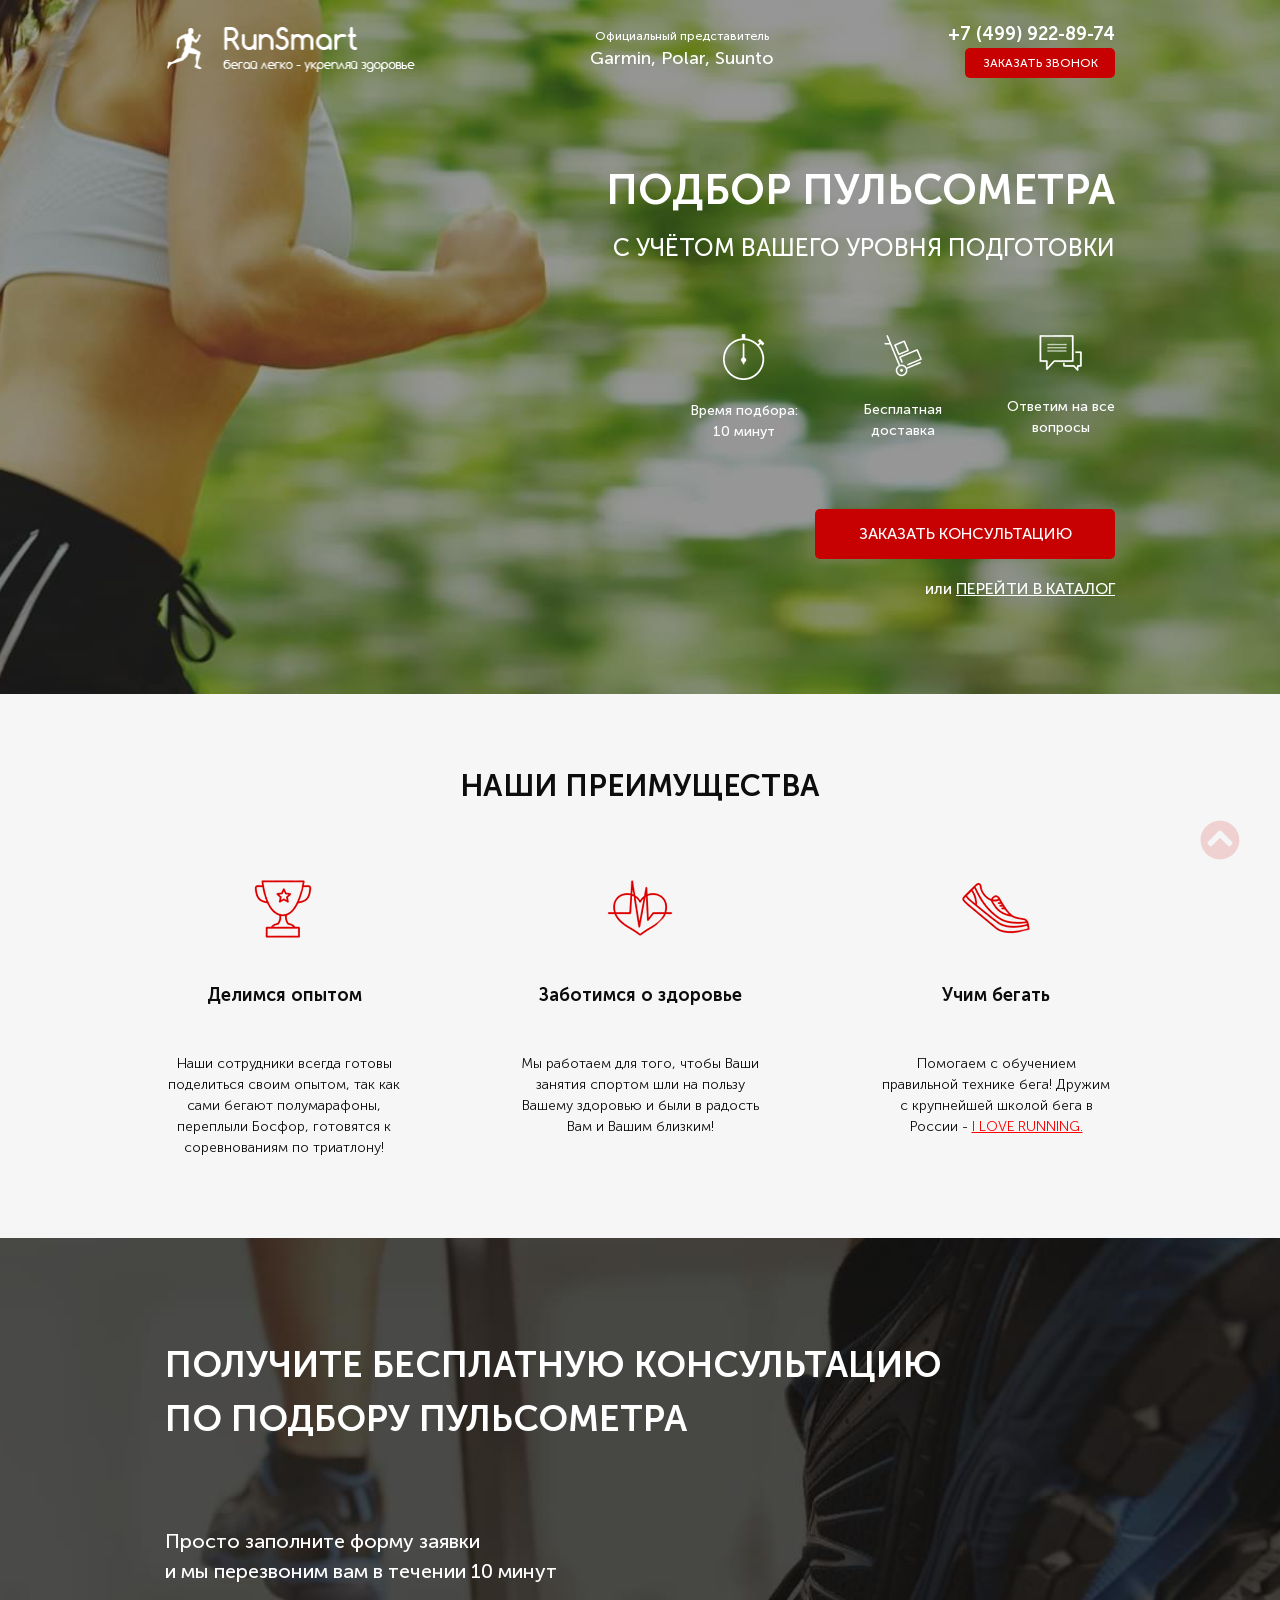
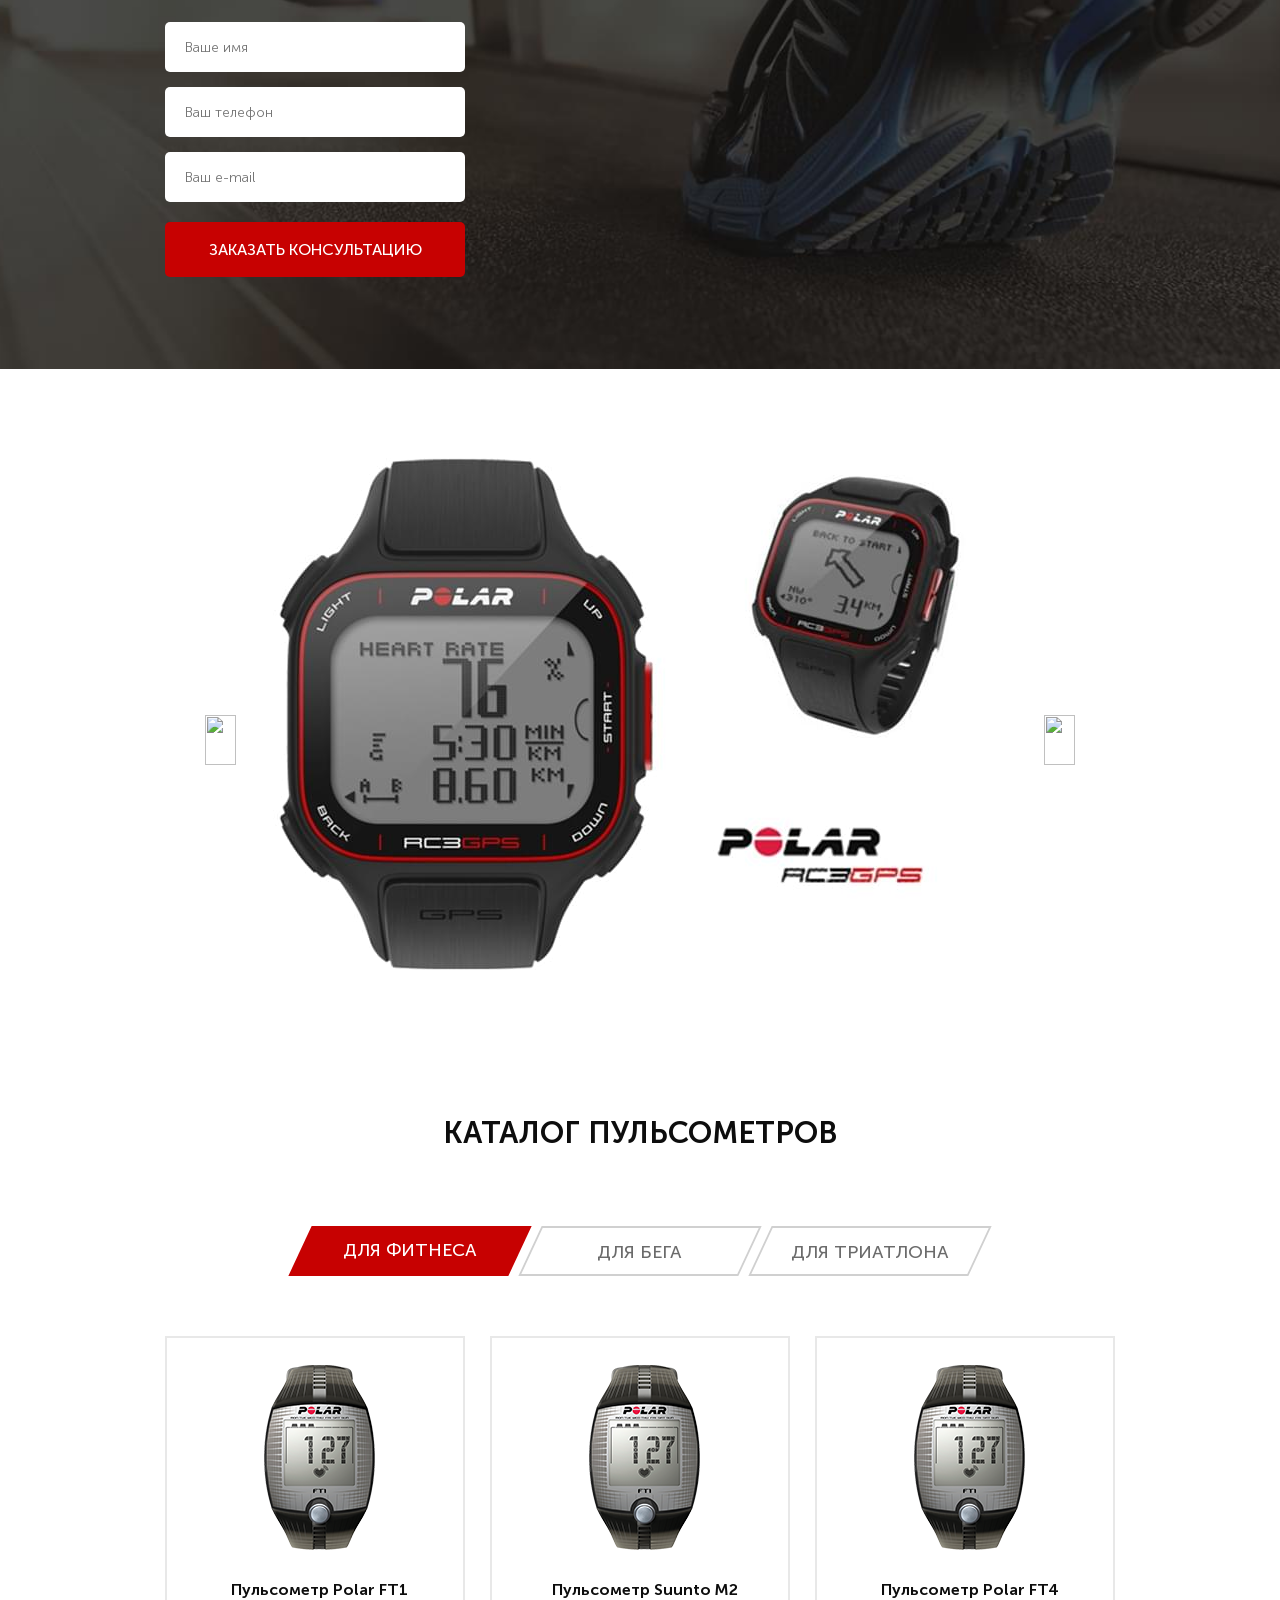
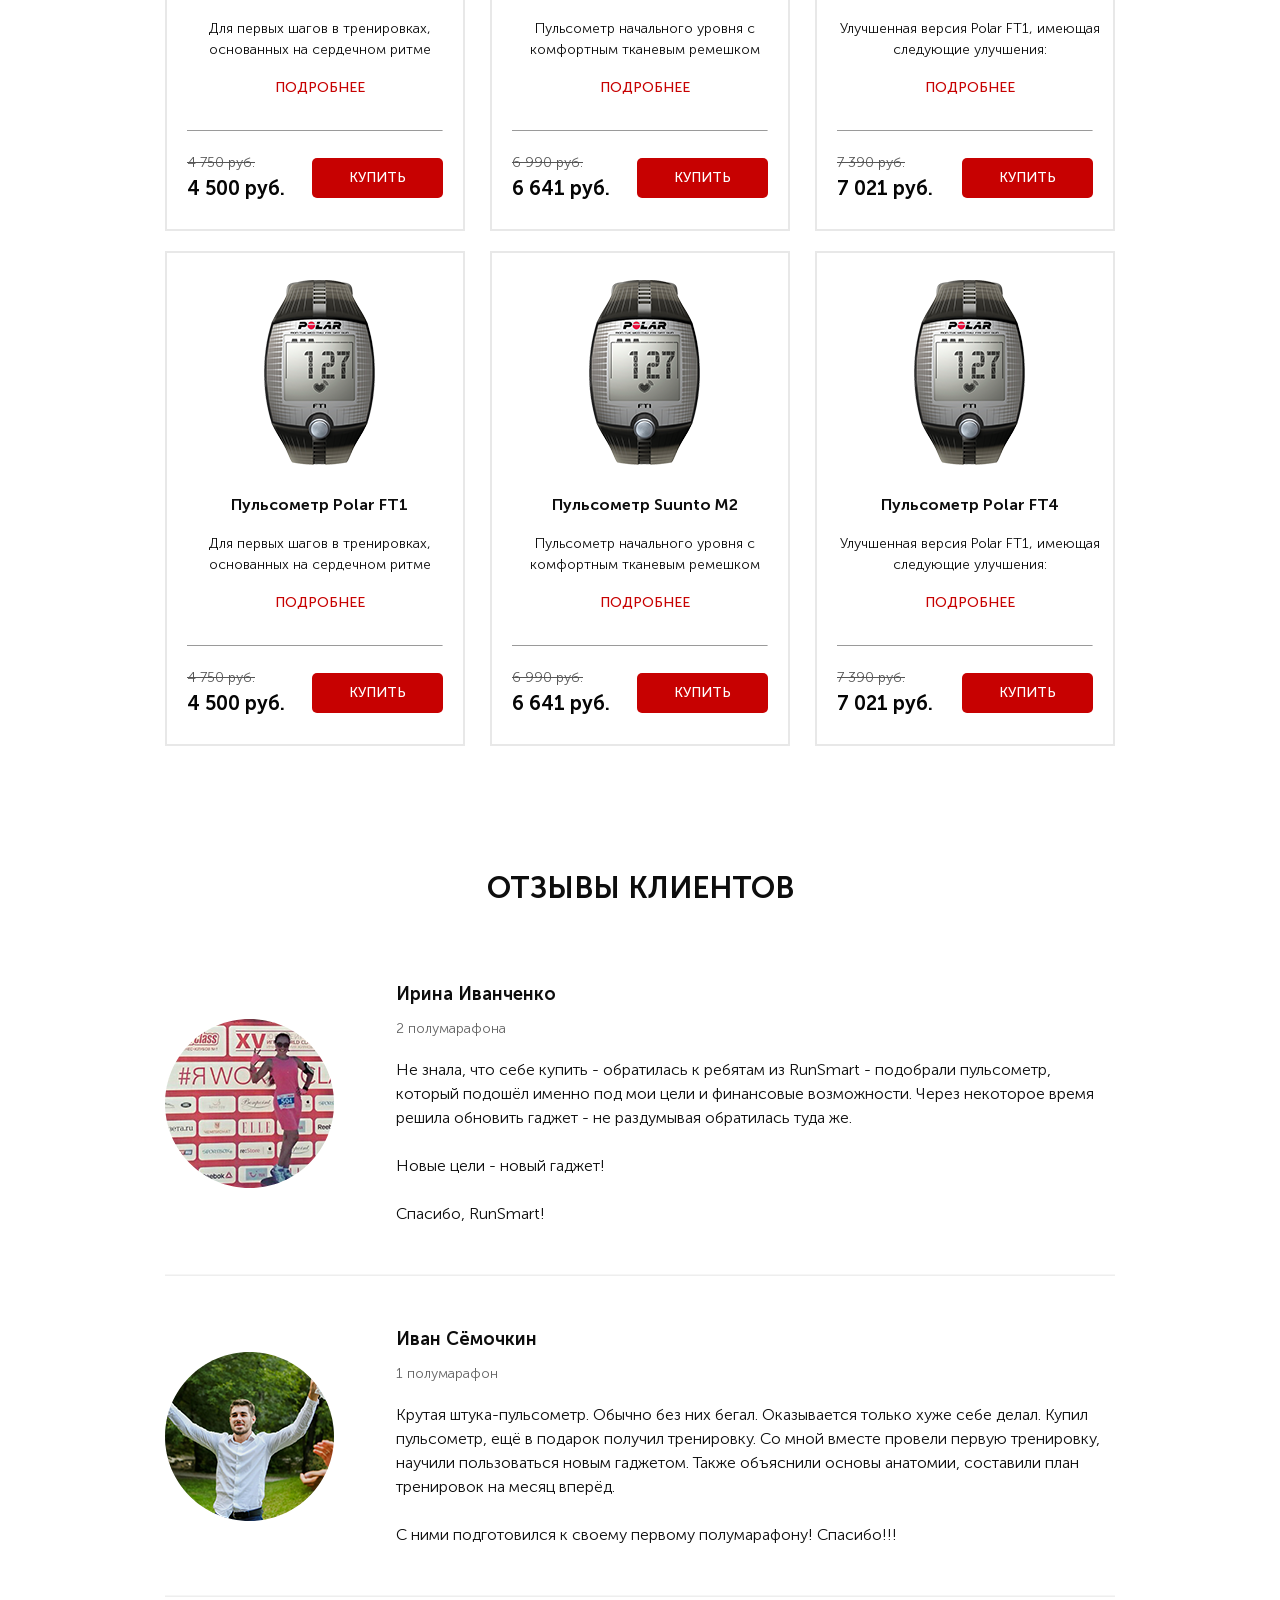
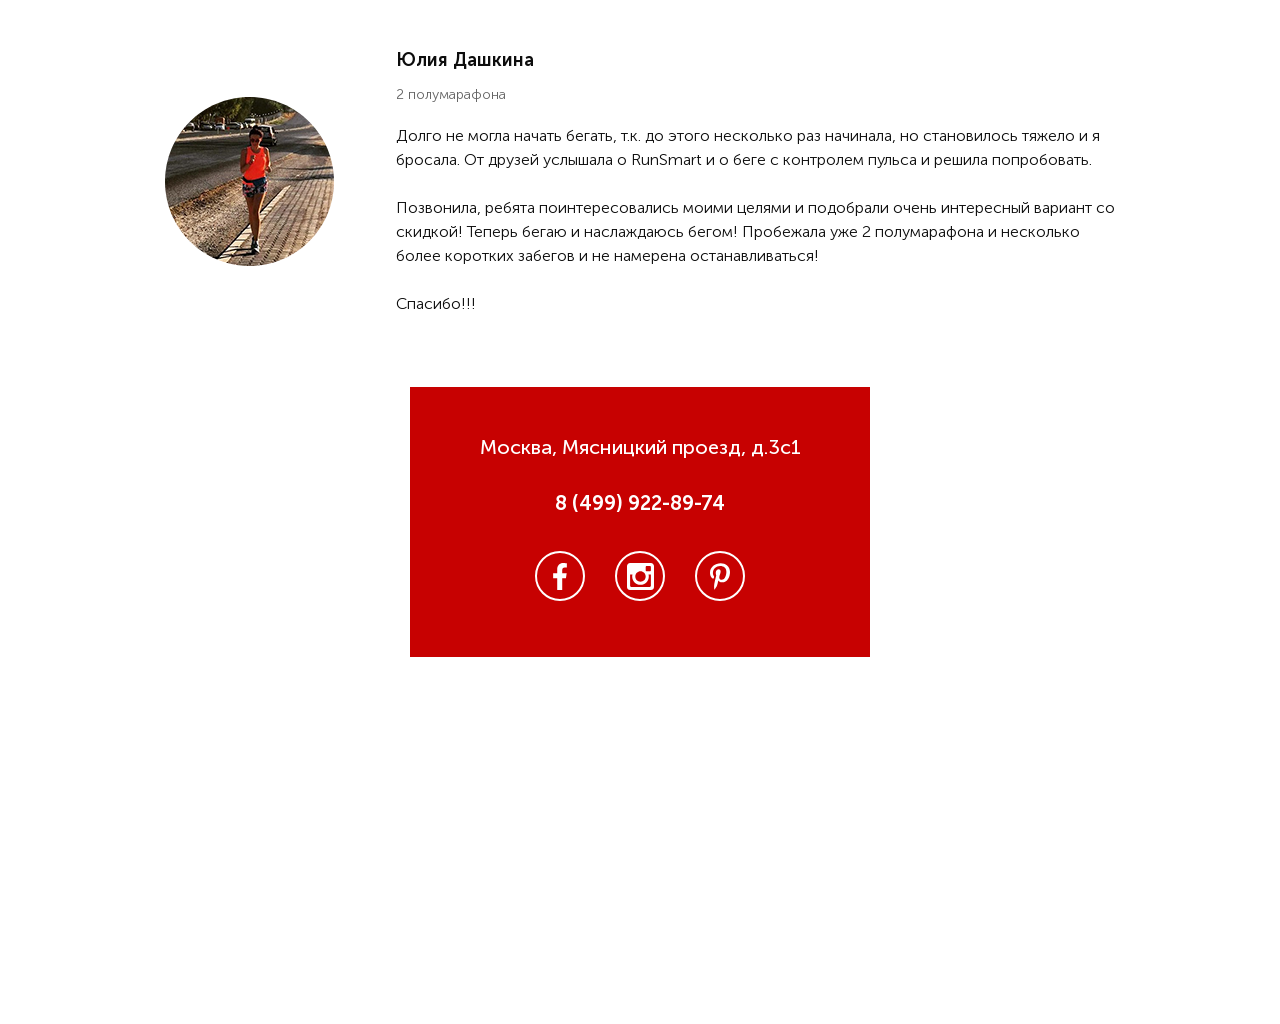
==== commit ddc804e2: "Dist uploaded" ====
--- a/Pulse/index.html
+++ b/Pulse/index.html
@@ -1,541 +1 @@
-<!DOCTYPE html>
-<html lang="ru">
-<head>
-    <meta charset="UTF-8">
-    <meta name="viewport" content="width=device-width, initial-scale=1.0">
-    <meta http-equiv="X-UA-Compatible" content="ie=edge">
-    <title>Pulse</title>
-    <link rel="stylesheet" href="css/bootstrap-reboot.min.css">
-    <link rel="stylesheet" href="css/font.css">
-	<link rel="stylesheet" href="css/slick.css">
-	<link rel="stylesheet" href="css/animate.css">
-    <link rel="stylesheet" href="css/style.min.css">
-</head>
-<body>
-    <section id="up" class="promo">
-		<div class="container">
-			<header class="header">
-				<a href="#" class="header__logo">
-					<img src="icons/logo.png" alt="logo">
-				</a>
-				<div class="header__official">
-					Официальный представитель
-					<span>Garmin, Polar, Suunto</span>
-				</div>
-				<div class="header__contacts">
-					<a href="tel:+74999228974" class="header__phone">+7 (499) 922-89-74</a>
-					<button data-model="consultation" class="button">Заказать звонок</button>
-				</div>
-			</header>
-			<div class="promo__wrapper">			
-				<h1 class="promo__header">Подбор пульсометра</h1>
-				<h2 class="promo__subheader">с учётом Вашего уровня подготовки</h2>
-				<div class="promo__icons">
-					<div class="promo__icon">
-						<img src="icons/main_screen/timer.png" alt="timer">
-						Время подбора:
-						10 минут
-					</div>
-					<div class="promo__icon">
-						<img src="icons/main_screen/hand-cart.png" alt="hand-cart">
-						Бесплатная
-						доставка
-					</div>
-					<div class="promo__icon">
-						<img src="icons/main_screen/messages.png" alt="messages">
-						Ответим
-						на все вопросы
-					</div>
-				</div>
-
-				<button data-model="consultation" class="button button_main">заказать консультацию</button>
-				<div class="promo__link">
-					или
-					<a href="">перейти в каталог</a>
-				</div>
-			</div>
-
-		</div>
-	</section>
-
-	<section class="advantages">
-		<div class="container">
-			<h2 class="title">НАШИ ПРЕИМУЩЕСТВА</h2>
-			<div class="advantages__wrapper">
-				<div class="advantages__item">
-					<img src="icons/advantages/cup.png" alt="cup">
-					<dir class="advantages__subtitle">
-						Делимся опытом
-					</dir>
-					<div class="advantages__descr">
-						Наши сотрудники всегда готовы поделиться своим опытом,
-						так как сами бегают полумарафоны, переплыли Босфор, готовятся к соревнованиям по триатлону!
-					</div>
-				</div>
-				<div class="advantages__item">
-					<img src="icons/advantages/heart.png" alt="heart" class="advantages__icon advantages__icon_animated">
-					<dir class="advantages__subtitle">
-						Заботимся о здоровье
-					</dir>
-					<div class="advantages__descr">
-						Мы работаем для того, 
-						чтобы Ваши занятия спортом шли на пользу Вашему здоровью и были в радость Вам и Вашим близким!
-					</div>
-				</div>
-				<div class="advantages__item"><img src="icons/advantages/shoe.png" alt="shoe">
-					<dir class="advantages__subtitle">
-						Учим бегать
-					</dir>
-					<div class="advantages__descr">
-						Помогаем с обучением 
-						правильной технике бега! 
-						Дружим с крупнейшей школой бега в России - 
-						<a href="#">I LOVE RUNNING.</a>
-					</div>
-				</div>
-			</div>
-		</div>
-	</section>
-
-	<section class="consultation">
-		<div class="container">
-			<h2 class="title title_left">
-				Получите бесплатную консультацию<br>
-				по подбору пульсометра	
-			</h2>
-			<div class="consultation__descr">
-				Просто заполните форму заявки <br>
-				и мы перезвоним вам в течении 10 минут
-			</div>
-			<form id="consultation-form" class="feed-form" action="#">
-				<input name="name" required placeholder="Ваше имя" type="text">
-				<input name="phone" required placeholder="Ваш телефон">
-				<input name="email" required placeholder="Ваш e-mail" type="email">
-				
-				<button class="button button_submit">заказать консультацию</button>
-			</form>
-		</div>
-	</section>
-
-	<div class="carousel">
-		<div class="container">
-			<div class="carousel__inner">
-				<div>
-					<img src="img/slide_1.jpg" alt="slide">
-				</div>
-				<div>
-					<img src="img/slide_2.jpg" alt="slide">
-				</div>
-				<div>
-					<img src="img/slide_3.jpg" alt="slide">
-				</div>
-			</div>
-		</div>
-	</div>
-
-	<section class="catalog">
-		<div class="container">
-			<h2 class="title">Каталог пульсометров</h2>
-			<ul class="catalog__tabs">
-				<li class="catalog__tab catalog__tab_active"><div>для фитнеса</div></li>
-				<li class="catalog__tab"><div>для бега</div></li>
-				<li class="catalog__tab"><div>для триатлона</div></li>
-			</ul>
-
-			<div class="catalog__content catalog__content_active">
-				<div class="catalog-item">
-					<div class="catalog-item__wrapper">
-						<div class="catalog-item__content catalog-item__content_active">
-							<img src="img/pulsometr.png" alt="pulsometr" class="catalog-item__img">
-							<div class="catalog-item__subtitle">Пульсометр Polar FT1</div>
-							<div class="catalog-item__descr">Для первых шагов в тренировках, основанных на сердечном ритме</div>
-							<a href="" class="catalog-item__link">ПОДРОБНЕЕ</a>
-						</div>
-						<div class="catalog-item__list">
-							<ul>
-								<li>Вы услышите звуковое оповещение о нужном пульсе во время тренировки;</li>
-								<li>Вы увидите информативный графический индикатор целевых тренировочных зон пульса;</li>
-								<li>Также Вы увидите информацию о расходе калорий за тренировку;</li>
-								<li>Вы сможете посмотреть данные по 10 тренировкам.</li>
-							</ul>
-							<a href="#" class="catalog-item__back">назад</a>
-						</div>
-					</div>
-					
-					<hr>
-					<div class="catalog-item__footer">
-						<div class="catalog-item__prices">
-							<div class="catalog-item__old-price">4 750 руб.</div>
-							<div class="catalog-item__price">4 500 руб.</div>
-						</div>
-						<button class="button button_mini">купить</button>
-					</div>
-				</div>
-				<div class="catalog-item">
-					<div class="catalog-item__wrapper">
-						<div class="catalog-item__content catalog-item__content_active">
-							<img src="img/pulsometr.png" alt="pulsometr" class="catalog-item__img">
-							<div class="catalog-item__subtitle">Пульсометр Suunto M2</div>
-							<div class="catalog-item__descr">Пульсометр начального уровня с комфортным тканевым ремешком</div>
-							<a href="" class="catalog-item__link">ПОДРОБНЕЕ</a>
-						</div>
-						<div class="catalog-item__list">
-							<ul>
-								<li>Вы услышите звуковое оповещение о нужном пульсе во время тренировки;</li>
-								<li>Вы увидите информативный графический индикатор целевых тренировочных зон пульса;</li>
-								<li>Также Вы увидите информацию о расходе калорий за тренировку;</li>
-								<li>Вы сможете посмотреть данные по 10 тренировкам.</li>
-							</ul>
-							<a href="#" class="catalog-item__back">назад</a>
-						</div>
-					</div>
-					
-					<hr>
-					<div class="catalog-item__footer">
-						<div class="catalog-item__prices">
-							<div class="catalog-item__old-price">6 990 руб.</div>
-							<div class="catalog-item__price">6 641 руб.</div>
-						</div>
-						<button class="button button_mini">купить</button>
-					</div>
-				</div>
-				<div class="catalog-item">
-					<div class="catalog-item__wrapper">
-						<div class="catalog-item__content catalog-item__content_active">
-							<img src="img/pulsometr.png" alt="pulsometr" class="catalog-item__img">
-							<div class="catalog-item__subtitle">Пульсометр Polar FT4</div>
-							<div class="catalog-item__descr">Улучшенная версия Polar FT1, имеющая следующие улучшения:</div>
-							<a href="" class="catalog-item__link">ПОДРОБНЕЕ</a>
-						</div>
-						<div class="catalog-item__list">
-							<ul>
-								<li>Вы услышите звуковое оповещение о нужном пульсе во время тренировки;</li>
-								<li>Вы увидите информативный графический индикатор целевых тренировочных зон пульса;</li>
-								<li>Также Вы увидите информацию о расходе калорий за тренировку;</li>
-								<li>Вы сможете посмотреть данные по 10 тренировкам.</li>
-							</ul>
-							<a href="#" class="catalog-item__back">назад</a>
-						</div>
-					</div>
-					
-					<hr>
-					<div class="catalog-item__footer">
-						<div class="catalog-item__prices">
-							<div class="catalog-item__old-price">7 390 руб.</div>
-							<div class="catalog-item__price">7 021 руб.</div>
-						</div>
-						<button class="button button_mini">купить</button>
-					</div>
-				</div>
-				<div class="catalog-item">
-					<div class="catalog-item__wrapper">
-						<div class="catalog-item__content catalog-item__content_active">
-							<img src="img/pulsometr.png" alt="pulsometr" class="catalog-item__img">
-							<div class="catalog-item__subtitle">Пульсометр Polar FT1</div>
-							<div class="catalog-item__descr">Для первых шагов в тренировках, основанных на сердечном ритме</div>
-							<a href="" class="catalog-item__link">ПОДРОБНЕЕ</a>
-						</div>
-						<div class="catalog-item__list">
-							<ul>
-								<li>Вы услышите звуковое оповещение о нужном пульсе во время тренировки;</li>
-								<li>Вы увидите информативный графический индикатор целевых тренировочных зон пульса;</li>
-								<li>Также Вы увидите информацию о расходе калорий за тренировку;</li>
-								<li>Вы сможете посмотреть данные по 10 тренировкам.</li>
-							</ul>
-							<a href="#" class="catalog-item__back">назад</a>
-						</div>
-					</div>
-					
-					<hr>
-					<div class="catalog-item__footer">
-						<div class="catalog-item__prices">
-							<div class="catalog-item__old-price">4 750 руб.</div>
-							<div class="catalog-item__price">4 500 руб.</div>
-						</div>
-						<button class="button button_mini">купить</button>
-					</div>
-				</div>
-				<div class="catalog-item">
-					<div class="catalog-item__wrapper">
-						<div class="catalog-item__content catalog-item__content_active">
-							<img src="img/pulsometr.png" alt="pulsometr" class="catalog-item__img">
-							<div class="catalog-item__subtitle">Пульсометр Suunto M2</div>
-							<div class="catalog-item__descr">Пульсометр начального уровня с комфортным тканевым ремешком</div>
-							<a href="" class="catalog-item__link">ПОДРОБНЕЕ</a>
-						</div>
-						<div class="catalog-item__list">
-							<ul>
-								<li>Вы услышите звуковое оповещение о нужном пульсе во время тренировки;</li>
-								<li>Вы увидите информативный графический индикатор целевых тренировочных зон пульса;</li>
-								<li>Также Вы увидите информацию о расходе калорий за тренировку;</li>
-								<li>Вы сможете посмотреть данные по 10 тренировкам.</li>
-							</ul>
-							<a href="#" class="catalog-item__back">назад</a>
-						</div>
-					</div>
-					
-					<hr>
-					<div class="catalog-item__footer">
-						<div class="catalog-item__prices">
-							<div class="catalog-item__old-price">6 990 руб.</div>
-							<div class="catalog-item__price">6 641 руб.</div>
-						</div>
-						<button class="button button_mini">купить</button>
-					</div>
-				</div>
-				<div class="catalog-item">
-					<div class="catalog-item__wrapper">
-						<div class="catalog-item__content catalog-item__content_active">
-							<img src="img/pulsometr.png" alt="pulsometr" class="catalog-item__img">
-							<div class="catalog-item__subtitle">Пульсометр Polar FT4</div>
-							<div class="catalog-item__descr">Улучшенная версия Polar FT1, имеющая следующие улучшения:</div>
-							<a href="" class="catalog-item__link">ПОДРОБНЕЕ</a>
-						</div>
-						<div class="catalog-item__list">
-							<ul>
-								<li>Вы услышите звуковое оповещение о нужном пульсе во время тренировки;</li>
-								<li>Вы увидите информативный графический индикатор целевых тренировочных зон пульса;</li>
-								<li>Также Вы увидите информацию о расходе калорий за тренировку;</li>
-								<li>Вы сможете посмотреть данные по 10 тренировкам.</li>
-							</ul>
-							<a href="#" class="catalog-item__back">назад</a>
-						</div>
-					</div>
-					
-					<hr>
-					<div class="catalog-item__footer">
-						<div class="catalog-item__prices">
-							<div class="catalog-item__old-price">7 390 руб.</div>
-							<div class="catalog-item__price">7 021 руб.</div>
-						</div>
-						<button class="button button_mini">купить</button>
-					</div>
-				</div>
-			</div>
-			<div class="catalog__content">
-				<div class="catalog-item">
-					<div class="catalog-item__wrapper">
-						<div class="catalog-item__content catalog-item__content_active">
-							<img src="img/pulsometr.png" alt="pulsometr" class="catalog-item__img">
-							<div class="catalog-item__subtitle">Пульсометр Polar FT1</div>
-							<div class="catalog-item__descr">Для первых шагов в тренировках, основанных на сердечном ритме</div>
-							<a href="" class="catalog-item__link">ПОДРОБНЕЕ</a>
-						</div>
-						<div class="catalog-item__list">
-							<ul>
-								<li>Вы услышите звуковое оповещение о нужном пульсе во время тренировки;</li>
-								<li>Вы увидите информативный графический индикатор целевых тренировочных зон пульса;</li>
-								<li>Также Вы увидите информацию о расходе калорий за тренировку;</li>
-								<li>Вы сможете посмотреть данные по 10 тренировкам.</li>
-							</ul>
-							<a href="#" class="catalog-item__back">назад</a>
-						</div>
-					</div>
-					
-					<hr>
-					<div class="catalog-item__footer">
-						<div class="catalog-item__prices">
-							<div class="catalog-item__old-price">4 750 руб.</div>
-							<div class="catalog-item__price">4 500 руб.</div>
-						</div>
-						<button class="button button_mini">купить</button>
-					</div>
-				</div>
-			</div>
-			<div class="catalog__content">
-				<div class="catalog-item">
-					<div class="catalog-item__wrapper">
-						<div class="catalog-item__content catalog-item__content_active">
-							<img src="img/pulsometr.png" alt="pulsometr" class="catalog-item__img">
-							<div class="catalog-item__subtitle">Пульсометр Polar FT1</div>
-							<div class="catalog-item__descr">Для первых шагов в тренировках, основанных на сердечном ритме</div>
-							<a href="" class="catalog-item__link">ПОДРОБНЕЕ</a>
-						</div>
-						<div class="catalog-item__list">
-							<ul>
-								<li>Вы услышите звуковое оповещение о нужном пульсе во время тренировки;</li>
-								<li>Вы увидите информативный графический индикатор целевых тренировочных зон пульса;</li>
-								<li>Также Вы увидите информацию о расходе калорий за тренировку;</li>
-								<li>Вы сможете посмотреть данные по 10 тренировкам.</li>
-							</ul>
-							<a href="#" class="catalog-item__back">назад</a>
-						</div>
-					</div>
-					
-					<hr>
-					<div class="catalog-item__footer">
-						<div class="catalog-item__prices">
-							<div class="catalog-item__old-price">4 750 руб.</div>
-							<div class="catalog-item__price">4 500 руб.</div>
-						</div>
-						<button class="button button_mini">купить</button>
-					</div>
-				</div>
-				<div class="catalog-item">
-					<div class="catalog-item__wrapper">
-						<div class="catalog-item__content catalog-item__content_active">
-							<img src="img/pulsometr.png" alt="pulsometr" class="catalog-item__img">
-							<div class="catalog-item__subtitle">Пульсометр Polar FT1</div>
-							<div class="catalog-item__descr">Для первых шагов в тренировках, основанных на сердечном ритме</div>
-							<a href="" class="catalog-item__link">ПОДРОБНЕЕ</a>
-						</div>
-						<div class="catalog-item__list">
-							<ul>
-								<li>Вы услышите звуковое оповещение о нужном пульсе во время тренировки;</li>
-								<li>Вы увидите информативный графический индикатор целевых тренировочных зон пульса;</li>
-								<li>Также Вы увидите информацию о расходе калорий за тренировку;</li>
-								<li>Вы сможете посмотреть данные по 10 тренировкам.</li>
-							</ul>
-							<a href="#" class="catalog-item__back">назад</a>
-						</div>
-					</div>
-					
-					<hr>
-					<div class="catalog-item__footer">
-						<div class="catalog-item__prices">
-							<div class="catalog-item__old-price">4 750 руб.</div>
-							<div class="catalog-item__price">4 500 руб.</div>
-						</div>
-						<button class="button button_mini">купить</button>
-					</div>
-				</div>
-			</div>
-		</div>
-	</section>
-	
-	<section class="feedback">
-		<div class="container">
-			<h2 class="title">отзывы клиентов</h2>
-			<div class="feedback__wrapper fadeInUp wow" data-wow-duration="2s" data-wow-delay="1s">
-				<img src="img/feed_1.png" alt="Irina">
-				<div class="feedback__item">
-					<div class="feedback__name">
-						Ирина Иванченко
-					</div>
-					<div class="feedback__marathon">
-						2 полумарафона
-					</div>
-					<div class="feedback__descr">
-						Не знала, что себе купить - обратилась к ребятам из RunSmart - подобрали пульсометр, который подошёл именно под мои цели и финансовые возможности.
-						Через некоторое время решила обновить гаджет - не раздумывая обратилась туда же.
-						<br>
-						<br>
-						Новые цели - новый гаджет!
-						<br>
-						<br>
-						Спасибо, RunSmart!
-					</div>
-				</div>
-			</div>
-			<hr>
-			<div class="feedback__wrapper fadeInUp wow" data-wow-duration="2s" data-wow-delay="1s">
-				<img src="img/feed_2.png" alt="Ivan">
-				<div class="feedback__item">
-					<div class="feedback__name">
-						Иван Сёмочкин
-					</div>
-					<div class="feedback__marathon">
-						1 полумарафон
-					</div>
-					<div class="feedback__descr">
-						Крутая штука-пульсометр. Обычно без них бегал. Оказывается только хуже себе делал. 
-						Купил пульсометр, ещё в подарок получил тренировку. Со мной вместе провели первую тренировку, научили пользоваться новым гаджетом. Также объяснили основы анатомии, составили план тренировок на месяц вперёд.
-						<br>
-						<br>
-						С ними подготовился к своему первому полумарафону! Спасибо!!!</div>
-				</div>
-			</div>
-			<hr>
-			<div class="feedback__wrapper fadeInUp wow" data-wow-duration="2s" data-wow-delay="1s">
-				<img src="img/feed_3.png" alt="Yulia">
-				<div class="feedback__item">
-					<div class="feedback__name">
-						Юлия Дашкина
-					</div>
-					<div class="feedback__marathon">
-						2 полумарафона
-					</div>
-					<div class="feedback__descr">
-						Долго не могла начать бегать, т.к. до этого несколько раз начинала, но становилось тяжело и я бросала. От друзей услышала о RunSmart и о беге с контролем пульса и решила попробовать.
-						<br>
-						<br>
-						Позвонила, ребята поинтересовались моими целями и подобрали очень интересный вариант со скидкой! Теперь бегаю и наслаждаюсь бегом! Пробежала уже 2 полумарафона и несколько более коротких забегов и не намерена останавливаться!
-						<br>
-						<br> 
-						Спасибо!!!
-					</div>
-				</div>
-			</div>
-		</div>
-	</section>
-
-	<footer class="footer">
-		<iframe src="https://www.google.com/maps/embed?pb=!1m18!1m12!1m3!1d2244.4353458206956!2d37.64739296590894!3d55.76831048494607!2m3!1f0!2f0!3f0!3m2!1i1024!2i768!4f13.1!3m3!1m2!1s0x46b54a636edcd2ad%3A0x4c2ca101e2c8c617!2sMyasnitskiy%20Proyezd%2C%204%2F3%2C%20Moskva%2C%20Russia%2C%20107078!5e0!3m2!1sen!2s!4v1671618057050!5m2!1sen!2s" width="100%" height="630" style="border:0;" allowfullscreen="" loading="lazy" referrerpolicy="no-referrer-when-downgrade"></iframe>
-		<div class="footer__info">
-			<address class="footer__addr">
-				Москва, Мясницкий проезд, д.3с1
-			</address>
-			<a class="footer__phone" href="tel:+74999228974">
-				8 (499) 922-89-74
-			</a>
-			<div class="footer__social">
-				<a href="" class="footer__social-item">
-					<img src="icons/facebook.svg" alt="facebook">
-				</a>
-				<a href="" class="footer__social-item">
-					<img src="icons/instagram.svg" alt="instagram">
-				</a>
-				<a href="" class="footer__social-item">
-					<img src="icons/pinterest.svg" alt="pinterest">
-				</a>
-			</div>
-		</div>
-	</footer>
-
-	<div class="overlay">
-		<div class="modal" id="consultation">
-			<div class="modal__close">&times;</div>
-			<div class="modal__subtitle">Просто заполните форму отправки</div>
-			<div class="modal__descr">и мы перезвоним вам в течение 10 минут</div>
-			<form class="feed-form feed-form-mt25" action="#">
-				<input name="name" placeholder="Ваше имя" type="text">
-				<input name="phone" placeholder="Ваш телефон">
-				<input name="email" placeholder="Ваш e-mail" type="email">
-				
-				<button class="button button_submit">заказать консультацию</button>
-			</form>
-		</div>
-		
-		<div class="modal" id="order">
-			<div class="modal__close">&times;</div>
-			<div class="modal__subtitle">Ваш заказ:</div>
-			<div class="modal__descr">Пульсометр Polar FT1</div>
-			<form class="feed-form feed-form-mt25" action="#">
-				<input name="name" required placeholder="Ваше имя" type="text">
-				<input name="phone" required placeholder="Ваш телефон">
-				<input name="email" required placeholder="Ваш e-mail" type="email">
-				
-				<button class="button button_submit">купить</button>
-			</form>
-		</div>
-		
-		<div class="modal modal_mini" id="thanks">
-			<div class="modal__close">&times;</div>
-			<div class="modal__subtitle">Спасибо за вашу заявку!</div>
-			<div class="modal__descr">Наш менеджер свяжется с вами в ближайшее время!</div>
-		</div>
-	</div>
-
-	<a href="#up" class="pageup">
-		<img src="icons/up.svg" alt="up">
-	</a>
-
-	<script src="//code.jquery.com/jquery-1.11.0.min.js"></script>
-	<script src="//code.jquery.com/jquery-migrate-1.2.1.min.js"></script>
-	<script src="js/slick.min.js"></script>
-	<script src="js/jquery.validate.min.js"></script>
-	<script src="js/jquery.maskedinput.min.js"></script>
-	<script src="js/wow.min.js"></script>
-	<script src="js/script.js"></script>
-</body>
-</html>+<!DOCTYPE html><html lang="ru"><head><meta charset="UTF-8"><meta name="viewport" content="width=device-width,initial-scale=1"><meta http-equiv="X-UA-Compatible" content="ie=edge"><title>Pulse</title><link rel="stylesheet" href="css/bootstrap-reboot.min.css"><link rel="stylesheet" href="css/font.css"><link rel="stylesheet" href="css/slick.css"><link rel="stylesheet" href="css/animate.css"><link rel="stylesheet" href="css/style.min.css"></head><body><section id="up" class="promo"><div class="container"><header class="header"><a href="#" class="header__logo"><img src="icons/logo.png" alt="logo"></a><div class="header__official">Официальный представитель <span>Garmin, Polar, Suunto</span></div><div class="header__contacts"><a href="tel:+74999228974" class="header__phone">+7 (499) 922-89-74</a> <button data-model="consultation" class="button">Заказать звонок</button></div></header><div class="promo__wrapper"><h1 class="promo__header">Подбор пульсометра</h1><h2 class="promo__subheader">с учётом Вашего уровня подготовки</h2><div class="promo__icons"><div class="promo__icon"><img src="icons/main_screen/timer.png" alt="timer"> Время подбора: 10 минут</div><div class="promo__icon"><img src="icons/main_screen/hand-cart.png" alt="hand-cart"> Бесплатная доставка</div><div class="promo__icon"><img src="icons/main_screen/messages.png" alt="messages"> Ответим на все вопросы</div></div><button data-model="consultation" class="button button_main">заказать консультацию</button><div class="promo__link">или <a href="">перейти в каталог</a></div></div></div></section><section class="advantages"><div class="container"><h2 class="title">НАШИ ПРЕИМУЩЕСТВА</h2><div class="advantages__wrapper"><div class="advantages__item"><img src="icons/advantages/cup.png" alt="cup"><dir class="advantages__subtitle">Делимся опытом</dir><div class="advantages__descr">Наши сотрудники всегда готовы поделиться своим опытом, так как сами бегают полумарафоны, переплыли Босфор, готовятся к соревнованиям по триатлону!</div></div><div class="advantages__item"><img src="icons/advantages/heart.png" alt="heart" class="advantages__icon advantages__icon_animated"><dir class="advantages__subtitle">Заботимся о здоровье</dir><div class="advantages__descr">Мы работаем для того, чтобы Ваши занятия спортом шли на пользу Вашему здоровью и были в радость Вам и Вашим близким!</div></div><div class="advantages__item"><img src="icons/advantages/shoe.png" alt="shoe"><dir class="advantages__subtitle">Учим бегать</dir><div class="advantages__descr">Помогаем с обучением правильной технике бега! Дружим с крупнейшей школой бега в России - <a href="#">I LOVE RUNNING.</a></div></div></div></div></section><section class="consultation"><div class="container"><h2 class="title title_left">Получите бесплатную консультацию<br>по подбору пульсометра</h2><div class="consultation__descr">Просто заполните форму заявки<br>и мы перезвоним вам в течении 10 минут</div><form id="consultation-form" class="feed-form" action="#"><input name="name" required placeholder="Ваше имя" type="text"> <input name="phone" required placeholder="Ваш телефон"> <input name="email" required placeholder="Ваш e-mail" type="email"> <button class="button button_submit">заказать консультацию</button></form></div></section><div class="carousel"><div class="container"><div class="carousel__inner"><div><img src="img/slide_1.jpg" alt="slide"></div><div><img src="img/slide_2.jpg" alt="slide"></div><div><img src="img/slide_3.jpg" alt="slide"></div></div></div></div><section class="catalog"><div class="container"><h2 class="title">Каталог пульсометров</h2><ul class="catalog__tabs"><li class="catalog__tab catalog__tab_active"><div>для фитнеса</div></li><li class="catalog__tab"><div>для бега</div></li><li class="catalog__tab"><div>для триатлона</div></li></ul><div class="catalog__content catalog__content_active"><div class="catalog-item"><div class="catalog-item__wrapper"><div class="catalog-item__content catalog-item__content_active"><img src="img/pulsometr.png" alt="pulsometr" class="catalog-item__img"><div class="catalog-item__subtitle">Пульсометр Polar FT1</div><div class="catalog-item__descr">Для первых шагов в тренировках, основанных на сердечном ритме</div><a href="" class="catalog-item__link">ПОДРОБНЕЕ</a></div><div class="catalog-item__list"><ul><li>Вы услышите звуковое оповещение о нужном пульсе во время тренировки;</li><li>Вы увидите информативный графический индикатор целевых тренировочных зон пульса;</li><li>Также Вы увидите информацию о расходе калорий за тренировку;</li><li>Вы сможете посмотреть данные по 10 тренировкам.</li></ul><a href="#" class="catalog-item__back">назад</a></div></div><hr><div class="catalog-item__footer"><div class="catalog-item__prices"><div class="catalog-item__old-price">4 750 руб.</div><div class="catalog-item__price">4 500 руб.</div></div><button class="button button_mini">купить</button></div></div><div class="catalog-item"><div class="catalog-item__wrapper"><div class="catalog-item__content catalog-item__content_active"><img src="img/pulsometr.png" alt="pulsometr" class="catalog-item__img"><div class="catalog-item__subtitle">Пульсометр Suunto M2</div><div class="catalog-item__descr">Пульсометр начального уровня с комфортным тканевым ремешком</div><a href="" class="catalog-item__link">ПОДРОБНЕЕ</a></div><div class="catalog-item__list"><ul><li>Вы услышите звуковое оповещение о нужном пульсе во время тренировки;</li><li>Вы увидите информативный графический индикатор целевых тренировочных зон пульса;</li><li>Также Вы увидите информацию о расходе калорий за тренировку;</li><li>Вы сможете посмотреть данные по 10 тренировкам.</li></ul><a href="#" class="catalog-item__back">назад</a></div></div><hr><div class="catalog-item__footer"><div class="catalog-item__prices"><div class="catalog-item__old-price">6 990 руб.</div><div class="catalog-item__price">6 641 руб.</div></div><button class="button button_mini">купить</button></div></div><div class="catalog-item"><div class="catalog-item__wrapper"><div class="catalog-item__content catalog-item__content_active"><img src="img/pulsometr.png" alt="pulsometr" class="catalog-item__img"><div class="catalog-item__subtitle">Пульсометр Polar FT4</div><div class="catalog-item__descr">Улучшенная версия Polar FT1, имеющая следующие улучшения:</div><a href="" class="catalog-item__link">ПОДРОБНЕЕ</a></div><div class="catalog-item__list"><ul><li>Вы услышите звуковое оповещение о нужном пульсе во время тренировки;</li><li>Вы увидите информативный графический индикатор целевых тренировочных зон пульса;</li><li>Также Вы увидите информацию о расходе калорий за тренировку;</li><li>Вы сможете посмотреть данные по 10 тренировкам.</li></ul><a href="#" class="catalog-item__back">назад</a></div></div><hr><div class="catalog-item__footer"><div class="catalog-item__prices"><div class="catalog-item__old-price">7 390 руб.</div><div class="catalog-item__price">7 021 руб.</div></div><button class="button button_mini">купить</button></div></div><div class="catalog-item"><div class="catalog-item__wrapper"><div class="catalog-item__content catalog-item__content_active"><img src="img/pulsometr.png" alt="pulsometr" class="catalog-item__img"><div class="catalog-item__subtitle">Пульсометр Polar FT1</div><div class="catalog-item__descr">Для первых шагов в тренировках, основанных на сердечном ритме</div><a href="" class="catalog-item__link">ПОДРОБНЕЕ</a></div><div class="catalog-item__list"><ul><li>Вы услышите звуковое оповещение о нужном пульсе во время тренировки;</li><li>Вы увидите информативный графический индикатор целевых тренировочных зон пульса;</li><li>Также Вы увидите информацию о расходе калорий за тренировку;</li><li>Вы сможете посмотреть данные по 10 тренировкам.</li></ul><a href="#" class="catalog-item__back">назад</a></div></div><hr><div class="catalog-item__footer"><div class="catalog-item__prices"><div class="catalog-item__old-price">4 750 руб.</div><div class="catalog-item__price">4 500 руб.</div></div><button class="button button_mini">купить</button></div></div><div class="catalog-item"><div class="catalog-item__wrapper"><div class="catalog-item__content catalog-item__content_active"><img src="img/pulsometr.png" alt="pulsometr" class="catalog-item__img"><div class="catalog-item__subtitle">Пульсометр Suunto M2</div><div class="catalog-item__descr">Пульсометр начального уровня с комфортным тканевым ремешком</div><a href="" class="catalog-item__link">ПОДРОБНЕЕ</a></div><div class="catalog-item__list"><ul><li>Вы услышите звуковое оповещение о нужном пульсе во время тренировки;</li><li>Вы увидите информативный графический индикатор целевых тренировочных зон пульса;</li><li>Также Вы увидите информацию о расходе калорий за тренировку;</li><li>Вы сможете посмотреть данные по 10 тренировкам.</li></ul><a href="#" class="catalog-item__back">назад</a></div></div><hr><div class="catalog-item__footer"><div class="catalog-item__prices"><div class="catalog-item__old-price">6 990 руб.</div><div class="catalog-item__price">6 641 руб.</div></div><button class="button button_mini">купить</button></div></div><div class="catalog-item"><div class="catalog-item__wrapper"><div class="catalog-item__content catalog-item__content_active"><img src="img/pulsometr.png" alt="pulsometr" class="catalog-item__img"><div class="catalog-item__subtitle">Пульсометр Polar FT4</div><div class="catalog-item__descr">Улучшенная версия Polar FT1, имеющая следующие улучшения:</div><a href="" class="catalog-item__link">ПОДРОБНЕЕ</a></div><div class="catalog-item__list"><ul><li>Вы услышите звуковое оповещение о нужном пульсе во время тренировки;</li><li>Вы увидите информативный графический индикатор целевых тренировочных зон пульса;</li><li>Также Вы увидите информацию о расходе калорий за тренировку;</li><li>Вы сможете посмотреть данные по 10 тренировкам.</li></ul><a href="#" class="catalog-item__back">назад</a></div></div><hr><div class="catalog-item__footer"><div class="catalog-item__prices"><div class="catalog-item__old-price">7 390 руб.</div><div class="catalog-item__price">7 021 руб.</div></div><button class="button button_mini">купить</button></div></div></div><div class="catalog__content"><div class="catalog-item"><div class="catalog-item__wrapper"><div class="catalog-item__content catalog-item__content_active"><img src="img/pulsometr.png" alt="pulsometr" class="catalog-item__img"><div class="catalog-item__subtitle">Пульсометр Polar FT1</div><div class="catalog-item__descr">Для первых шагов в тренировках, основанных на сердечном ритме</div><a href="" class="catalog-item__link">ПОДРОБНЕЕ</a></div><div class="catalog-item__list"><ul><li>Вы услышите звуковое оповещение о нужном пульсе во время тренировки;</li><li>Вы увидите информативный графический индикатор целевых тренировочных зон пульса;</li><li>Также Вы увидите информацию о расходе калорий за тренировку;</li><li>Вы сможете посмотреть данные по 10 тренировкам.</li></ul><a href="#" class="catalog-item__back">назад</a></div></div><hr><div class="catalog-item__footer"><div class="catalog-item__prices"><div class="catalog-item__old-price">4 750 руб.</div><div class="catalog-item__price">4 500 руб.</div></div><button class="button button_mini">купить</button></div></div></div><div class="catalog__content"><div class="catalog-item"><div class="catalog-item__wrapper"><div class="catalog-item__content catalog-item__content_active"><img src="img/pulsometr.png" alt="pulsometr" class="catalog-item__img"><div class="catalog-item__subtitle">Пульсометр Polar FT1</div><div class="catalog-item__descr">Для первых шагов в тренировках, основанных на сердечном ритме</div><a href="" class="catalog-item__link">ПОДРОБНЕЕ</a></div><div class="catalog-item__list"><ul><li>Вы услышите звуковое оповещение о нужном пульсе во время тренировки;</li><li>Вы увидите информативный графический индикатор целевых тренировочных зон пульса;</li><li>Также Вы увидите информацию о расходе калорий за тренировку;</li><li>Вы сможете посмотреть данные по 10 тренировкам.</li></ul><a href="#" class="catalog-item__back">назад</a></div></div><hr><div class="catalog-item__footer"><div class="catalog-item__prices"><div class="catalog-item__old-price">4 750 руб.</div><div class="catalog-item__price">4 500 руб.</div></div><button class="button button_mini">купить</button></div></div><div class="catalog-item"><div class="catalog-item__wrapper"><div class="catalog-item__content catalog-item__content_active"><img src="img/pulsometr.png" alt="pulsometr" class="catalog-item__img"><div class="catalog-item__subtitle">Пульсометр Polar FT1</div><div class="catalog-item__descr">Для первых шагов в тренировках, основанных на сердечном ритме</div><a href="" class="catalog-item__link">ПОДРОБНЕЕ</a></div><div class="catalog-item__list"><ul><li>Вы услышите звуковое оповещение о нужном пульсе во время тренировки;</li><li>Вы увидите информативный графический индикатор целевых тренировочных зон пульса;</li><li>Также Вы увидите информацию о расходе калорий за тренировку;</li><li>Вы сможете посмотреть данные по 10 тренировкам.</li></ul><a href="#" class="catalog-item__back">назад</a></div></div><hr><div class="catalog-item__footer"><div class="catalog-item__prices"><div class="catalog-item__old-price">4 750 руб.</div><div class="catalog-item__price">4 500 руб.</div></div><button class="button button_mini">купить</button></div></div></div></div></section><section class="feedback"><div class="container"><h2 class="title">отзывы клиентов</h2><div class="feedback__wrapper fadeInUp wow" data-wow-duration="2s" data-wow-delay="1s"><img src="img/feed_1.png" alt="Irina"><div class="feedback__item"><div class="feedback__name">Ирина Иванченко</div><div class="feedback__marathon">2 полумарафона</div><div class="feedback__descr">Не знала, что себе купить - обратилась к ребятам из RunSmart - подобрали пульсометр, который подошёл именно под мои цели и финансовые возможности. Через некоторое время решила обновить гаджет - не раздумывая обратилась туда же.<br><br>Новые цели - новый гаджет!<br><br>Спасибо, RunSmart!</div></div></div><hr><div class="feedback__wrapper fadeInUp wow" data-wow-duration="2s" data-wow-delay="1s"><img src="img/feed_2.png" alt="Ivan"><div class="feedback__item"><div class="feedback__name">Иван Сёмочкин</div><div class="feedback__marathon">1 полумарафон</div><div class="feedback__descr">Крутая штука-пульсометр. Обычно без них бегал. Оказывается только хуже себе делал. Купил пульсометр, ещё в подарок получил тренировку. Со мной вместе провели первую тренировку, научили пользоваться новым гаджетом. Также объяснили основы анатомии, составили план тренировок на месяц вперёд.<br><br>С ними подготовился к своему первому полумарафону! Спасибо!!!</div></div></div><hr><div class="feedback__wrapper fadeInUp wow" data-wow-duration="2s" data-wow-delay="1s"><img src="img/feed_3.png" alt="Yulia"><div class="feedback__item"><div class="feedback__name">Юлия Дашкина</div><div class="feedback__marathon">2 полумарафона</div><div class="feedback__descr">Долго не могла начать бегать, т.к. до этого несколько раз начинала, но становилось тяжело и я бросала. От друзей услышала о RunSmart и о беге с контролем пульса и решила попробовать.<br><br>Позвонила, ребята поинтересовались моими целями и подобрали очень интересный вариант со скидкой! Теперь бегаю и наслаждаюсь бегом! Пробежала уже 2 полумарафона и несколько более коротких забегов и не намерена останавливаться!<br><br>Спасибо!!!</div></div></div></div></section><footer class="footer"><iframe src="https://www.google.com/maps/embed?pb=!1m18!1m12!1m3!1d2244.4353458206956!2d37.64739296590894!3d55.76831048494607!2m3!1f0!2f0!3f0!3m2!1i1024!2i768!4f13.1!3m3!1m2!1s0x46b54a636edcd2ad%3A0x4c2ca101e2c8c617!2sMyasnitskiy%20Proyezd%2C%204%2F3%2C%20Moskva%2C%20Russia%2C%20107078!5e0!3m2!1sen!2s!4v1671618057050!5m2!1sen!2s" width="100%" height="630" style="border:0;" allowfullscreen="" loading="lazy" referrerpolicy="no-referrer-when-downgrade"></iframe><div class="footer__info"><address class="footer__addr">Москва, Мясницкий проезд, д.3с1</address><a class="footer__phone" href="tel:+74999228974">8 (499) 922-89-74</a><div class="footer__social"><a href="" class="footer__social-item"><img src="icons/facebook.svg" alt="facebook"> </a><a href="" class="footer__social-item"><img src="icons/instagram.svg" alt="instagram"> </a><a href="" class="footer__social-item"><img src="icons/pinterest.svg" alt="pinterest"></a></div></div></footer><div class="overlay"><div class="modal" id="consultation"><div class="modal__close">&times;</div><div class="modal__subtitle">Просто заполните форму отправки</div><div class="modal__descr">и мы перезвоним вам в течение 10 минут</div><form class="feed-form feed-form-mt25" action="#"><input name="name" placeholder="Ваше имя" type="text"> <input name="phone" placeholder="Ваш телефон"> <input name="email" placeholder="Ваш e-mail" type="email"> <button class="button button_submit">заказать консультацию</button></form></div><div class="modal" id="order"><div class="modal__close">&times;</div><div class="modal__subtitle">Ваш заказ:</div><div class="modal__descr">Пульсометр Polar FT1</div><form class="feed-form feed-form-mt25" action="#"><input name="name" required placeholder="Ваше имя" type="text"> <input name="phone" required placeholder="Ваш телефон"> <input name="email" required placeholder="Ваш e-mail" type="email"> <button class="button button_submit">купить</button></form></div><div class="modal modal_mini" id="thanks"><div class="modal__close">&times;</div><div class="modal__subtitle">Спасибо за вашу заявку!</div><div class="modal__descr">Наш менеджер свяжется с вами в ближайшее время!</div></div></div><a href="#up" class="pageup"><img src="icons/up.svg" alt="up"></a><script src="//code.jquery.com/jquery-1.11.0.min.js"></script><script src="//code.jquery.com/jquery-migrate-1.2.1.min.js"></script><script src="js/slick.min.js"></script><script src="js/jquery.validate.min.js"></script><script src="js/jquery.maskedinput.min.js"></script><script src="js/wow.min.js"></script><script src="js/script.js"></script></body></html>
--- a/Pulse/css/font.css
+++ b/Pulse/css/font.css
@@ -1,5 +1,6 @@
 @font-face {
     font-family: 'Museo Sans Cyrl';
+    font-display: swap;
     src: local('MuseoSansCyrl-500'),
         url('../fonts/MuseoSansCyrl-500.woff2') format('woff2'),
         url('../fonts/MuseoSansCyrl-500.woff') format('woff');
@@ -9,6 +10,7 @@
 
 @font-face {
     font-family: 'Museo Sans Cyrl';
+    font-display: swap;
     src: local('MuseoSansCyrl-300'),
         url('../fonts/MuseoSansCyrl-300.woff2') format('woff2'),
         url('../fonts/MuseoSansCyrl-300.woff') format('woff');
@@ -18,6 +20,7 @@
 
 @font-face {
     font-family: 'Museo Sans Cyrl';
+    font-display: swap;
     src: local('MuseoSansCyrl-700'),
         url('../fonts/MuseoSansCyrl-700.woff2') format('woff2'),
         url('../fonts/MuseoSansCyrl-700.woff') format('woff');
